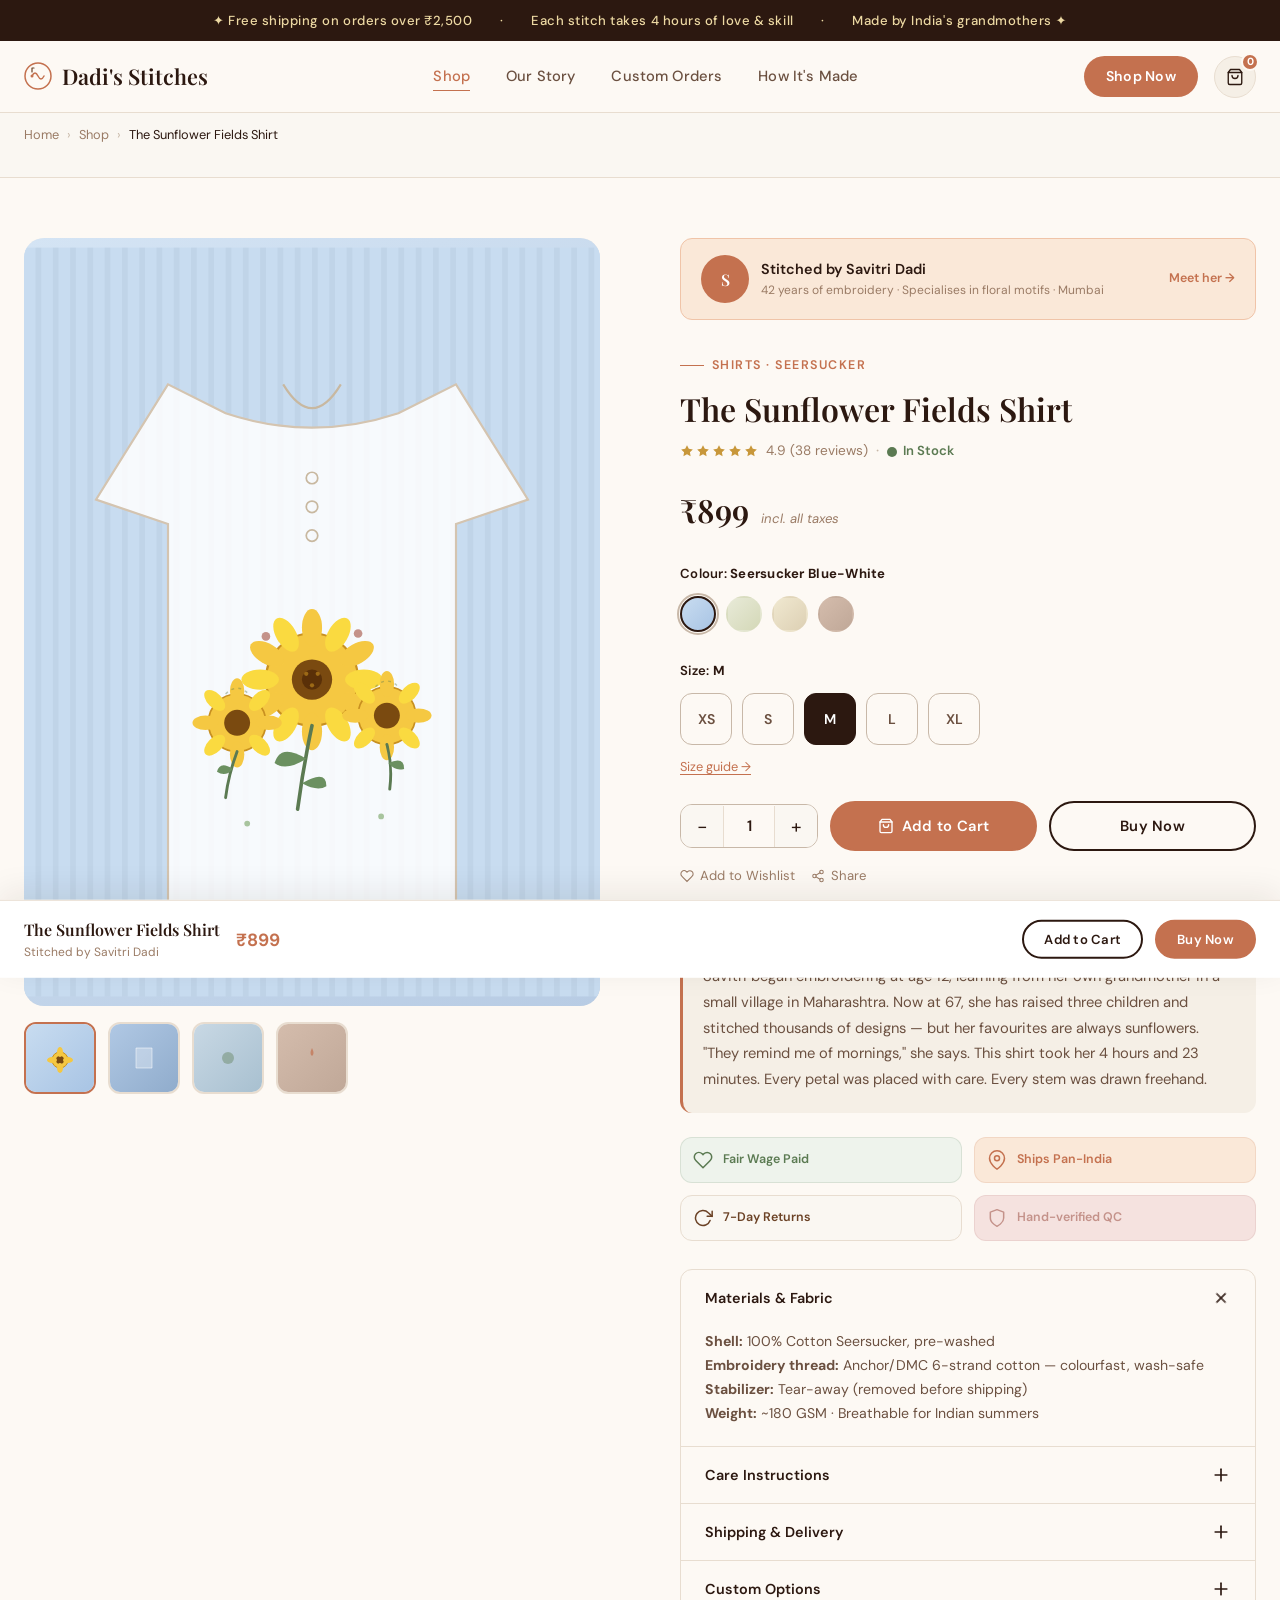
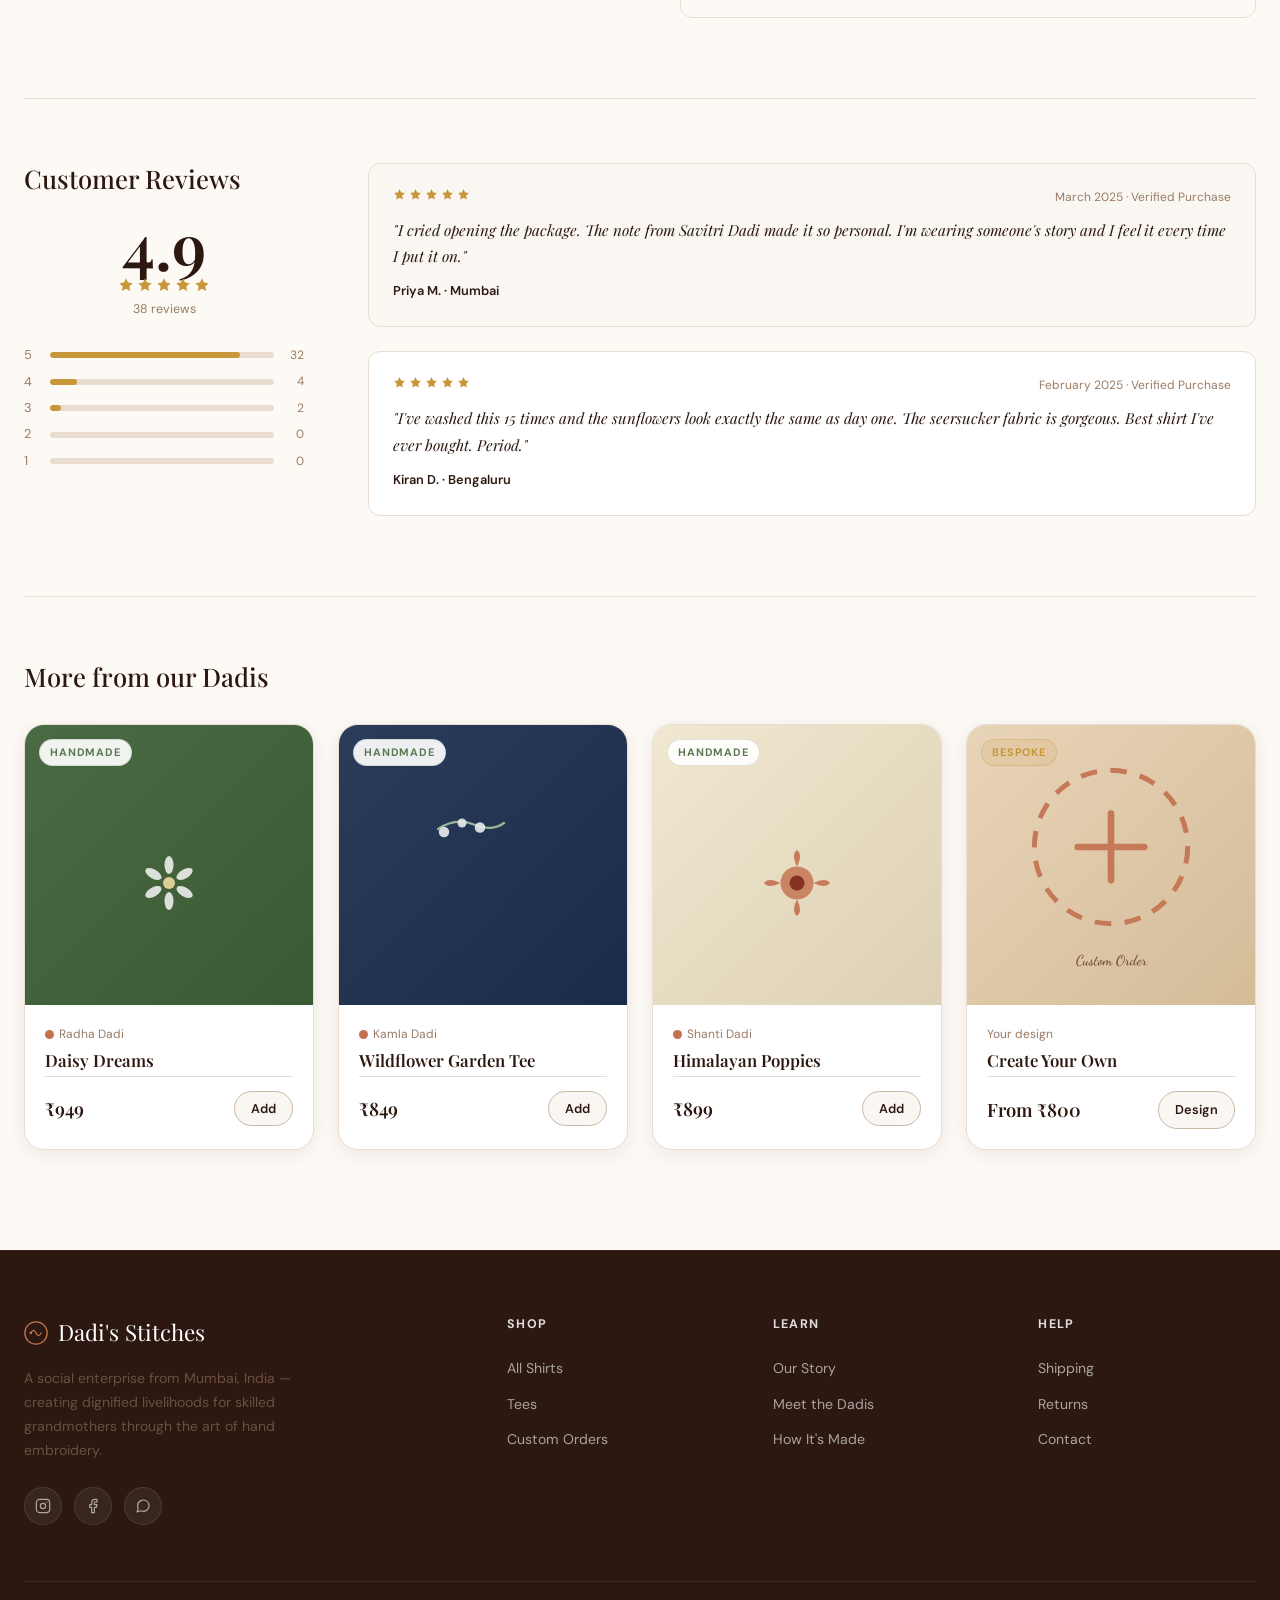
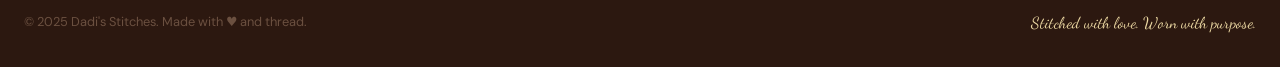
==== website/product.html @ f10f87eb "Initial commit" ====
<!DOCTYPE html>
<html lang="en">
<head>
  <meta charset="UTF-8" />
  <meta name="viewport" content="width=device-width, initial-scale=1.0" />
  <title>The Sunflower Fields Shirt — Dadi's Stitches</title>
  <meta name="description" content="Hand-embroidered Sunflower Fields Shirt. Stitched by Savitri Dadi over 4 hours of patient craft. Seersucker fabric. ₹899." />
  <link rel="stylesheet" href="styles.css" />
  <style>
    .bg-seersucker { background: repeating-linear-gradient(0deg, rgba(255,255,255,0) 0px, rgba(255,255,255,0) 8px, rgba(180,200,220,.3) 8px, rgba(180,200,220,.3) 10px), linear-gradient(135deg, #C8DCF0 0%, #A8C4E4 100%); }
    .bg-alt1 { background: linear-gradient(135deg, #B0C8E4 0%, #90ACCC 100%); }
    .bg-alt2 { background: linear-gradient(135deg, #C8D8E4 0%, #A8C0D0 100%); }
    .bg-alt3 { background: linear-gradient(135deg, #D4BCAC 0%, #C0A898 100%); }

    .qty-selector {
      display: flex;
      align-items: center;
      border: 1.5px solid var(--border-dark);
      border-radius: var(--radius-md);
      overflow: hidden;
      width: fit-content;
    }
    .qty-btn {
      width: 42px;
      height: 42px;
      background: var(--cream);
      border: none;
      font-size: 1.2rem;
      cursor: pointer;
      color: var(--brown-dark);
      display: flex;
      align-items: center;
      justify-content: center;
      transition: background var(--transition);
    }
    .qty-btn:hover { background: var(--peach-light); }
    .qty-num {
      width: 52px;
      text-align: center;
      font-size: 0.95rem;
      font-weight: 600;
      color: var(--brown-dark);
      border-left: 1px solid var(--border);
      border-right: 1px solid var(--border);
      padding: 8px 0;
    }
    .color-swatches {
      display: flex;
      gap: 10px;
      margin: 12px 0 28px;
    }
    .color-swatch {
      width: 36px;
      height: 36px;
      border-radius: 50%;
      border: 2px solid transparent;
      cursor: pointer;
      transition: all var(--transition);
      position: relative;
    }
    .color-swatch.active {
      border-color: var(--brown-dark);
    }
    .color-swatch.active::after {
      content: '';
      position: absolute;
      inset: -5px;
      border-radius: 50%;
      border: 2px solid var(--border-dark);
    }
    .rating-bar {
      display: flex;
      align-items: center;
      gap: 6px;
      margin-bottom: 6px;
    }
    .rating-label { font-size: 0.8rem; color: var(--text-light); width: 20px; }
    .rating-track {
      flex: 1;
      height: 6px;
      background: var(--border);
      border-radius: 3px;
      overflow: hidden;
    }
    .rating-fill { height: 100%; background: var(--gold); border-radius: 3px; }
    .rating-count { font-size: 0.75rem; color: var(--text-light); width: 24px; text-align: right; }
    .related-grid { display: grid; grid-template-columns: repeat(4,1fr); gap: 24px; }
    @media (max-width: 768px) {
      .related-grid { grid-template-columns: repeat(2,1fr); }
    }
    @media (max-width: 480px) {
      .related-grid { grid-template-columns: 1fr 1fr; gap: 16px; }
    }
    .sticky-buy-bar {
      position: fixed;
      bottom: 0;
      left: 0;
      right: 0;
      background: white;
      border-top: 1px solid var(--border);
      padding: 16px 24px;
      display: flex;
      align-items: center;
      justify-content: space-between;
      gap: 16px;
      z-index: 50;
      transform: translateY(100%);
      transition: transform var(--transition);
      box-shadow: 0 -8px 32px rgba(44,24,16,.08);
    }
    .sticky-buy-bar.visible { transform: translateY(0); }
    .sticky-buy-info { display: flex; align-items: center; gap: 16px; }
    .sticky-buy-name { font-family: var(--font-serif); font-size: 1rem; font-weight: 600; color: var(--brown-dark); }
    .sticky-buy-price { font-size: 1.1rem; font-weight: 700; color: var(--terracotta); }
    .sticky-buy-actions { display: flex; gap: 12px; }
  </style>
</head>
<body>

<!-- ANNOUNCEMENT BAR -->
<div class="announcement-bar">
  <span>✦ Free shipping on orders over ₹2,500</span>
  <span>·</span>
  <span>Each stitch takes 4 hours of love &amp; skill</span>
  <span>·</span>
  <span>Made by India's grandmothers ✦</span>
</div>

<!-- NAV -->
<nav class="nav">
  <div class="nav-inner">
    <a href="index.html" class="nav-logo">
      <svg width="28" height="28" viewBox="0 0 28 28" fill="none"><circle cx="14" cy="14" r="13" stroke="#C4714F" stroke-width="1.5" fill="none"/><path d="M8 14 Q11 8, 14 14 Q17 20, 20 14" stroke="#C4714F" stroke-width="1.5" fill="none" stroke-linecap="round"/><circle cx="8" cy="14" r="1.5" fill="#C4714F"/><path d="M8 10 L8 6 L10 6" stroke="#6B4226" stroke-width="1.2" fill="none" stroke-linecap="round" stroke-linejoin="round"/></svg>
      Dadi's Stitches
    </a>
    <div class="nav-links">
      <a href="shop.html" class="active">Shop</a>
      <a href="our-story.html">Our Story</a>
      <a href="custom-order.html">Custom Orders</a>
      <a href="index.html#process">How It's Made</a>
    </div>
    <div class="nav-actions">
      <a href="shop.html" class="nav-cta">Shop Now</a>
      <button class="nav-cart" aria-label="Cart" id="cartBtn">
        <svg width="18" height="18" viewBox="0 0 24 24" fill="none" stroke="currentColor" stroke-width="1.8" stroke-linecap="round" stroke-linejoin="round"><path d="M6 2L3 6v14a2 2 0 002 2h14a2 2 0 002-2V6l-3-4z"/><line x1="3" y1="6" x2="21" y2="6"/><path d="M16 10a4 4 0 01-8 0"/></svg>
        <span class="cart-badge">0</span>
      </button>
      <button class="nav-hamburger" onclick="openMenu()" aria-label="Menu">
        <span></span><span></span><span></span>
      </button>
    </div>
  </div>
</nav>

<!-- MOBILE MENU -->
<div class="mobile-menu" id="mobileMenu">
  <div class="mobile-menu-head">
    <span class="nav-logo" style="font-size:1.2rem;">Dadi's Stitches</span>
    <button class="mobile-close" onclick="closeMenu()">
      <svg width="24" height="24" viewBox="0 0 24 24" fill="none" stroke="currentColor" stroke-width="2" stroke-linecap="round"><line x1="18" y1="6" x2="6" y2="18"/><line x1="6" y1="6" x2="18" y2="18"/></svg>
    </button>
  </div>
  <div class="mobile-menu-links">
    <a href="shop.html" onclick="closeMenu()">Shop</a>
    <a href="our-story.html" onclick="closeMenu()">Our Story</a>
    <a href="custom-order.html" onclick="closeMenu()">Custom Orders</a>
  </div>
</div>

<!-- BREADCRUMB -->
<div style="background:var(--cream); border-bottom:1px solid var(--border); padding:12px 0;">
  <div class="container">
    <div class="breadcrumb" style="justify-content:flex-start;">
      <a href="index.html">Home</a>
      <span>›</span>
      <a href="shop.html">Shop</a>
      <span>›</span>
      <span style="color:var(--text-dark);">The Sunflower Fields Shirt</span>
    </div>
  </div>
</div>

<!-- PRODUCT DETAIL -->
<section class="product-detail">
  <div class="container">
    <div class="product-detail-grid">

      <!-- Left: Images -->
      <div class="product-images">
        <div class="product-main-image reveal-left" id="mainImage">
          <!-- Main product art -->
          <svg width="100%" height="100%" viewBox="0 0 400 520" fill="none" xmlns="http://www.w3.org/2000/svg" style="background:linear-gradient(145deg,#D4E4F4 0%,#B8CCE4 100%);">
            <!-- Seersucker stripes -->
            <rect width="400" height="520" fill="url(#stripes)"/>
            <defs>
              <pattern id="stripes" x="0" y="0" width="12" height="1" patternUnits="userSpaceOnUse">
                <rect width="12" height="520" fill="#C8DCF0"/>
                <rect x="8" width="4" height="520" fill="rgba(180,200,220,.4)"/>
              </pattern>
            </defs>
            <!-- Shirt shape -->
            <path d="M100 95 L50 175 L100 192 L100 470 L300 470 L300 192 L350 175 L300 95 L260 115 Q200 135 140 115 Z" fill="rgba(255,255,255,0.85)" stroke="#D4C4B0" stroke-width="1.5"/>
            <!-- Collar -->
            <path d="M180 95 Q200 128 220 95" fill="none" stroke="#C8B8A0" stroke-width="1.5"/>
            <!-- Buttons -->
            <circle cx="200" cy="160" r="4" fill="none" stroke="#C8B8A0" stroke-width="1.2"/>
            <circle cx="200" cy="180" r="4" fill="none" stroke="#C8B8A0" stroke-width="1.2"/>
            <circle cx="200" cy="200" r="4" fill="none" stroke="#C8B8A0" stroke-width="1.2"/>
            <!-- Main sunflower -->
            <circle cx="200" cy="300" r="32" fill="#F5C842" stroke="#C89020" stroke-width="1.5"/>
            <circle cx="200" cy="300" r="14" fill="#7A4A10"/>
            <circle cx="200" cy="300" r="7" fill="#5A3008"/>
            <!-- Dots on center -->
            <circle cx="196" cy="296" r="1.5" fill="#C89020" opacity="0.6"/>
            <circle cx="204" cy="296" r="1.5" fill="#C89020" opacity="0.6"/>
            <circle cx="200" cy="304" r="1.5" fill="#C89020" opacity="0.6"/>
            <!-- Petals -->
            <ellipse cx="200" cy="264" rx="7" ry="13" fill="#F5C842" transform="rotate(0 200 300)"/>
            <ellipse cx="200" cy="264" rx="7" ry="13" fill="#FADA40" transform="rotate(30 200 300)"/>
            <ellipse cx="200" cy="264" rx="7" ry="13" fill="#F5C842" transform="rotate(60 200 300)"/>
            <ellipse cx="200" cy="264" rx="7" ry="13" fill="#FADA40" transform="rotate(90 200 300)"/>
            <ellipse cx="200" cy="264" rx="7" ry="13" fill="#F5C842" transform="rotate(120 200 300)"/>
            <ellipse cx="200" cy="264" rx="7" ry="13" fill="#FADA40" transform="rotate(150 200 300)"/>
            <ellipse cx="200" cy="264" rx="7" ry="13" fill="#F5C842" transform="rotate(180 200 300)"/>
            <ellipse cx="200" cy="264" rx="7" ry="13" fill="#FADA40" transform="rotate(210 200 300)"/>
            <ellipse cx="200" cy="264" rx="7" ry="13" fill="#F5C842" transform="rotate(240 200 300)"/>
            <ellipse cx="200" cy="264" rx="7" ry="13" fill="#FADA40" transform="rotate(270 200 300)"/>
            <ellipse cx="200" cy="264" rx="7" ry="13" fill="#F5C842" transform="rotate(300 200 300)"/>
            <ellipse cx="200" cy="264" rx="7" ry="13" fill="#FADA40" transform="rotate(330 200 300)"/>
            <!-- Stem -->
            <path d="M200 332 Q194 360 190 390" stroke="#5B7A52" stroke-width="2.5" fill="none" stroke-linecap="round"/>
            <!-- Leaves -->
            <path d="M196 355 Q178 344 174 358 Q182 364 196 355Z" fill="#6B9060"/>
            <path d="M193 372 Q210 362 210 374 Q204 378 193 372Z" fill="#6B9060"/>
            <!-- Side sunflowers -->
            <circle cx="148" cy="330" r="20" fill="#F5C842" stroke="#C89020" stroke-width="1.2"/>
            <circle cx="148" cy="330" r="9" fill="#7A4A10"/>
            <ellipse cx="148" cy="308" rx="5" ry="9" fill="#F5C842" transform="rotate(0 148 330)"/>
            <ellipse cx="148" cy="308" rx="5" ry="9" fill="#FADA40" transform="rotate(45 148 330)"/>
            <ellipse cx="148" cy="308" rx="5" ry="9" fill="#F5C842" transform="rotate(90 148 330)"/>
            <ellipse cx="148" cy="308" rx="5" ry="9" fill="#FADA40" transform="rotate(135 148 330)"/>
            <ellipse cx="148" cy="308" rx="5" ry="9" fill="#F5C842" transform="rotate(180 148 330)"/>
            <ellipse cx="148" cy="308" rx="5" ry="9" fill="#FADA40" transform="rotate(225 148 330)"/>
            <ellipse cx="148" cy="308" rx="5" ry="9" fill="#F5C842" transform="rotate(270 148 330)"/>
            <ellipse cx="148" cy="308" rx="5" ry="9" fill="#FADA40" transform="rotate(315 148 330)"/>
            <path d="M148 350 Q142 366 140 382" stroke="#5B7A52" stroke-width="2" fill="none" stroke-linecap="round"/>
            <path d="M145 362 Q136 356 134 364 Q140 368 145 362Z" fill="#6B9060"/>
            <circle cx="252" cy="325" r="20" fill="#F5C842" stroke="#C89020" stroke-width="1.2"/>
            <circle cx="252" cy="325" r="9" fill="#7A4A10"/>
            <ellipse cx="252" cy="303" rx="5" ry="9" fill="#F5C842" transform="rotate(0 252 325)"/>
            <ellipse cx="252" cy="303" rx="5" ry="9" fill="#FADA40" transform="rotate(45 252 325)"/>
            <ellipse cx="252" cy="303" rx="5" ry="9" fill="#F5C842" transform="rotate(90 252 325)"/>
            <ellipse cx="252" cy="303" rx="5" ry="9" fill="#FADA40" transform="rotate(135 252 325)"/>
            <ellipse cx="252" cy="303" rx="5" ry="9" fill="#F5C842" transform="rotate(180 252 325)"/>
            <ellipse cx="252" cy="303" rx="5" ry="9" fill="#FADA40" transform="rotate(225 252 325)"/>
            <ellipse cx="252" cy="303" rx="5" ry="9" fill="#F5C842" transform="rotate(270 252 325)"/>
            <ellipse cx="252" cy="303" rx="5" ry="9" fill="#FADA40" transform="rotate(315 252 325)"/>
            <path d="M252 345 Q256 360 254 376" stroke="#5B7A52" stroke-width="2" fill="none" stroke-linecap="round"/>
            <path d="M253 358 Q264 353 264 362 Q258 364 253 358Z" fill="#6B9060"/>
            <!-- Tiny accent dots -->
            <circle cx="168" cy="270" r="3" fill="#C4928A"/>
            <circle cx="232" cy="268" r="3" fill="#C4928A"/>
            <circle cx="155" cy="400" r="2" fill="#A8C49E"/>
            <circle cx="248" cy="395" r="2" fill="#A8C49E"/>
            <!-- Thread detail stitch marks -->
            <path d="M140 310 Q148 302 156 310" stroke="rgba(91,122,82,.4)" stroke-width="1" fill="none" stroke-dasharray="2 3"/>
            <path d="M244 305 Q252 297 260 305" stroke="rgba(91,122,82,.4)" stroke-width="1" fill="none" stroke-dasharray="2 3"/>
            <!-- Label tag at bottom -->
            <rect x="182" y="455" width="36" height="14" rx="3" fill="rgba(107,66,38,.15)" stroke="rgba(107,66,38,.2)" stroke-width="1"/>
            <text x="200" y="465" text-anchor="middle" font-size="6" fill="rgba(107,66,38,.5)" font-family="sans-serif">DADI'S</text>
          </svg>
        </div>
        <!-- Thumbnails -->
        <div class="product-thumbs">
          <div class="product-thumb active" onclick="switchThumb(0)">
            <div style="width:100%;height:100%;background:linear-gradient(135deg,#C8DCF0,#A8C4E4);display:flex;align-items:center;justify-content:center;">
              <svg width="32" height="36" viewBox="0 0 32 36" fill="none"><circle cx="16" cy="20" r="8" fill="#F5C842" stroke="#C89020" stroke-width="1"/><circle cx="16" cy="20" r="4" fill="#7A4A10"/><ellipse cx="16" cy="12" rx="3" ry="5" fill="#F5C842" transform="rotate(0 16 20)"/><ellipse cx="16" cy="12" rx="3" ry="5" fill="#F5C842" transform="rotate(90 16 20)"/><ellipse cx="16" cy="12" rx="3" ry="5" fill="#F5C842" transform="rotate(180 16 20)"/><ellipse cx="16" cy="12" rx="3" ry="5" fill="#F5C842" transform="rotate(270 16 20)"/></svg>
            </div>
          </div>
          <div class="product-thumb" onclick="switchThumb(1)">
            <div style="width:100%;height:100%;background:linear-gradient(135deg,#B0C8E4,#90ACCC);display:flex;align-items:center;justify-content:center;">
              <svg width="32" height="36" viewBox="0 0 32 36" fill="none"><path d="M8 8 L8 28 L24 28 L24 8 Z" fill="rgba(255,255,255,0.3)" stroke="rgba(255,255,255,0.5)" stroke-width="1"/></svg>
            </div>
          </div>
          <div class="product-thumb" onclick="switchThumb(2)">
            <div style="width:100%;height:100%;background:linear-gradient(135deg,#C8D8E4,#A8C0D0);display:flex;align-items:center;justify-content:center;">
              <svg width="32" height="36" viewBox="0 0 32 36" fill="none"><circle cx="16" cy="18" r="6" fill="#5B7A52" opacity="0.4"/></svg>
            </div>
          </div>
          <div class="product-thumb" onclick="switchThumb(3)">
            <div style="width:100%;height:100%;background:linear-gradient(135deg,#D4BCAC,#C0A898);display:flex;align-items:center;justify-content:center;">
              <svg width="32" height="36" viewBox="0 0 32 36" fill="none"><path d="M16 8 Q13 14 16 16 Q19 14 16 8Z" fill="#C4714F" opacity="0.7"/></svg>
            </div>
          </div>
        </div>
      </div>

      <!-- Right: Product Info -->
      <div class="reveal-right">
        <!-- Dadi Credit -->
        <div class="product-info-dadi">
          <div class="dadi-avatar">S</div>
          <div>
            <div class="dadi-name">Stitched by Savitri Dadi</div>
            <div class="dadi-cred">42 years of embroidery · Specialises in floral motifs · Mumbai</div>
          </div>
          <a href="our-story.html#savitri" style="margin-left:auto; font-size:0.78rem; color:var(--terracotta); font-weight:600; white-space:nowrap;">Meet her →</a>
        </div>

        <div class="section-label">Shirts · Seersucker</div>
        <h1 style="font-size:2rem; margin-bottom:10px; line-height:1.2;">The Sunflower Fields Shirt</h1>

        <!-- Rating -->
        <div style="display:flex; align-items:center; gap:8px; margin-bottom:20px;">
          <div style="display:flex; gap:2px;">
            <svg width="14" height="14" viewBox="0 0 24 24" fill="#C8973A"><polygon points="12 2 15.09 8.26 22 9.27 17 14.14 18.18 21.02 12 17.77 5.82 21.02 7 14.14 2 9.27 8.91 8.26 12 2"/></svg>
            <svg width="14" height="14" viewBox="0 0 24 24" fill="#C8973A"><polygon points="12 2 15.09 8.26 22 9.27 17 14.14 18.18 21.02 12 17.77 5.82 21.02 7 14.14 2 9.27 8.91 8.26 12 2"/></svg>
            <svg width="14" height="14" viewBox="0 0 24 24" fill="#C8973A"><polygon points="12 2 15.09 8.26 22 9.27 17 14.14 18.18 21.02 12 17.77 5.82 21.02 7 14.14 2 9.27 8.91 8.26 12 2"/></svg>
            <svg width="14" height="14" viewBox="0 0 24 24" fill="#C8973A"><polygon points="12 2 15.09 8.26 22 9.27 17 14.14 18.18 21.02 12 17.77 5.82 21.02 7 14.14 2 9.27 8.91 8.26 12 2"/></svg>
            <svg width="14" height="14" viewBox="0 0 24 24" fill="#C8973A"><polygon points="12 2 15.09 8.26 22 9.27 17 14.14 18.18 21.02 12 17.77 5.82 21.02 7 14.14 2 9.27 8.91 8.26 12 2"/></svg>
          </div>
          <span style="font-size:0.85rem; color:var(--text-light);">4.9 (38 reviews)</span>
          <span style="color:var(--border-dark);">·</span>
          <span style="font-size:0.82rem; color:var(--sage); font-weight:600;">
            <svg width="10" height="10" viewBox="0 0 10 10" fill="currentColor" style="display:inline;vertical-align:middle;margin-right:3px;"><circle cx="5" cy="5" r="5"/></svg>
            In Stock
          </span>
        </div>

        <!-- Price -->
        <div class="product-price-wrap">
          <div class="product-price-main">₹899</div>
          <span style="font-size:0.82rem; color:var(--text-light); font-style:italic;">incl. all taxes</span>
        </div>

        <!-- Colour -->
        <div class="form-label" style="margin-bottom:8px;">Colour: <strong>Seersucker Blue-White</strong></div>
        <div class="color-swatches">
          <div class="color-swatch active" style="background:linear-gradient(135deg,#C8DCF0,#A8C4E4);" title="Seersucker Blue"></div>
          <div class="color-swatch" style="background:linear-gradient(135deg,#E8EAD8,#D4D8B8);" title="Sage White" onclick="this.closest('.color-swatches').querySelectorAll('.color-swatch').forEach(s=>s.classList.remove('active')); this.classList.add('active');"></div>
          <div class="color-swatch" style="background:linear-gradient(135deg,#F0E8D0,#DDD0B4);" title="Linen Cream" onclick="this.closest('.color-swatches').querySelectorAll('.color-swatch').forEach(s=>s.classList.remove('active')); this.classList.add('active');"></div>
          <div class="color-swatch" style="background:linear-gradient(135deg,#D4BCAC,#C0A898);" title="Warm Tan" onclick="this.closest('.color-swatches').querySelectorAll('.color-swatch').forEach(s=>s.classList.remove('active')); this.classList.add('active');"></div>
        </div>

        <!-- Size -->
        <div class="form-label" style="margin-bottom:8px;">Size: <strong id="selectedSize">Select a size</strong></div>
        <div class="size-grid">
          <button class="size-btn" onclick="selectSize('XS', this)">XS</button>
          <button class="size-btn" onclick="selectSize('S', this)">S</button>
          <button class="size-btn active" onclick="selectSize('M', this)">M</button>
          <button class="size-btn" onclick="selectSize('L', this)">L</button>
          <button class="size-btn" onclick="selectSize('XL', this)">XL</button>
        </div>
        <a href="#" style="font-size:0.8rem; color:var(--terracotta); text-decoration:underline; text-underline-offset:3px; display:block; margin-top:-16px; margin-bottom:24px;">Size guide →</a>

        <!-- Quantity + Add to Cart -->
        <div style="display:flex; gap:12px; align-items:center; margin-bottom:16px; flex-wrap:wrap;">
          <div class="qty-selector">
            <button class="qty-btn" onclick="changeQty(-1)">−</button>
            <span class="qty-num" id="qty">1</span>
            <button class="qty-btn" onclick="changeQty(1)">+</button>
          </div>
          <button class="btn btn-primary" style="flex:1; min-width:160px;" onclick="addToCart()">
            <svg width="16" height="16" viewBox="0 0 24 24" fill="none" stroke="currentColor" stroke-width="2" stroke-linecap="round" stroke-linejoin="round"><path d="M6 2L3 6v14a2 2 0 002 2h14a2 2 0 002-2V6l-3-4z"/><line x1="3" y1="6" x2="21" y2="6"/><path d="M16 10a4 4 0 01-8 0"/></svg>
            Add to Cart
          </button>
          <button class="btn btn-ghost" style="flex:1; min-width:160px;" onclick="buyNow()">Buy Now</button>
        </div>

        <!-- Wishlist + Share -->
        <div style="display:flex; gap:16px; margin-bottom:28px;">
          <button style="display:flex; align-items:center; gap:6px; background:none; border:none; cursor:pointer; font-size:0.82rem; color:var(--text-light); padding:0; transition:color 0.2s;" onmouseenter="this.style.color='var(--dusty-rose)'" onmouseleave="this.style.color='var(--text-light)'">
            <svg width="14" height="14" viewBox="0 0 24 24" fill="none" stroke="currentColor" stroke-width="1.8" stroke-linecap="round"><path d="M20.84 4.61a5.5 5.5 0 00-7.78 0L12 5.67l-1.06-1.06a5.5 5.5 0 00-7.78 7.78l1.06 1.06L12 21.23l7.78-7.78 1.06-1.06a5.5 5.5 0 000-7.78z"/></svg>
            Add to Wishlist
          </button>
          <button style="display:flex; align-items:center; gap:6px; background:none; border:none; cursor:pointer; font-size:0.82rem; color:var(--text-light); padding:0; transition:color 0.2s;" onmouseenter="this.style.color='var(--terracotta)'" onmouseleave="this.style.color='var(--text-light)'">
            <svg width="14" height="14" viewBox="0 0 24 24" fill="none" stroke="currentColor" stroke-width="1.8" stroke-linecap="round" stroke-linejoin="round"><circle cx="18" cy="5" r="3"/><circle cx="6" cy="12" r="3"/><circle cx="18" cy="19" r="3"/><line x1="8.59" y1="13.51" x2="15.42" y2="17.49"/><line x1="15.41" y1="6.51" x2="8.59" y2="10.49"/></svg>
            Share
          </button>
        </div>

        <!-- Dadi Story -->
        <div class="product-story-text">
          <strong style="display:block; margin-bottom:6px; font-family:var(--font-serif); color:var(--brown-dark);">Savitri Dadi's Story</strong>
          Savitri began embroidering at age 12, learning from her own grandmother in a small village in Maharashtra. Now at 67, she has raised three children and stitched thousands of designs — but her favourites are always sunflowers. "They remind me of mornings," she says. This shirt took her 4 hours and 23 minutes. Every petal was placed with care. Every stem was drawn freehand.
        </div>

        <!-- Trust badges -->
        <div style="display:grid; grid-template-columns:1fr 1fr; gap:12px; margin-bottom:28px;">
          <div style="display:flex; align-items:center; gap:10px; padding:12px; background:var(--sage-bg); border-radius:var(--radius-md); border:1px solid rgba(91,122,82,.15);">
            <svg width="20" height="20" viewBox="0 0 24 24" fill="none" stroke="var(--sage)" stroke-width="1.8" stroke-linecap="round" stroke-linejoin="round"><path d="M20.84 4.61a5.5 5.5 0 00-7.78 0L12 5.67l-1.06-1.06a5.5 5.5 0 00-7.78 7.78l1.06 1.06L12 21.23l7.78-7.78 1.06-1.06a5.5 5.5 0 000-7.78z"/></svg>
            <span style="font-size:0.78rem; color:var(--sage); font-weight:600;">Fair Wage Paid</span>
          </div>
          <div style="display:flex; align-items:center; gap:10px; padding:12px; background:var(--peach-light); border-radius:var(--radius-md); border:1px solid rgba(196,113,79,.15);">
            <svg width="20" height="20" viewBox="0 0 24 24" fill="none" stroke="var(--terracotta)" stroke-width="1.8" stroke-linecap="round" stroke-linejoin="round"><path d="M21 10c0 7-9 13-9 13s-9-6-9-13a9 9 0 0118 0z"/><circle cx="12" cy="10" r="3"/></svg>
            <span style="font-size:0.78rem; color:var(--terracotta); font-weight:600;">Ships Pan-India</span>
          </div>
          <div style="display:flex; align-items:center; gap:10px; padding:12px; background:var(--cream); border-radius:var(--radius-md); border:1px solid var(--border);">
            <svg width="20" height="20" viewBox="0 0 24 24" fill="none" stroke="var(--brown-mid)" stroke-width="1.8" stroke-linecap="round" stroke-linejoin="round"><polyline points="23 4 23 10 17 10"/><path d="M20.49 15a9 9 0 1 1-2.12-9.36L23 10"/></svg>
            <span style="font-size:0.78rem; color:var(--brown-mid); font-weight:600;">7-Day Returns</span>
          </div>
          <div style="display:flex; align-items:center; gap:10px; padding:12px; background:var(--rose-light); border-radius:var(--radius-md); border:1px solid rgba(196,146,138,.2);">
            <svg width="20" height="20" viewBox="0 0 24 24" fill="none" stroke="var(--dusty-rose)" stroke-width="1.8" stroke-linecap="round" stroke-linejoin="round"><path d="M12 22s8-4 8-10V5l-8-3-8 3v7c0 6 8 10 8 10z"/></svg>
            <span style="font-size:0.78rem; color:var(--dusty-rose); font-weight:600;">Hand-verified QC</span>
          </div>
        </div>

        <!-- Accordion -->
        <div class="accordion">
          <div class="accordion-item open">
            <button class="accordion-trigger" onclick="toggleAccordion(this)">
              Materials & Fabric
              <svg class="accordion-icon" width="20" height="20" viewBox="0 0 24 24" fill="none" stroke="currentColor" stroke-width="2" stroke-linecap="round"><line x1="12" y1="5" x2="12" y2="19"/><line x1="5" y1="12" x2="19" y2="12"/></svg>
            </button>
            <div class="accordion-body">
              <div class="accordion-body-inner">
                <strong>Shell:</strong> 100% Cotton Seersucker, pre-washed<br/>
                <strong>Embroidery thread:</strong> Anchor/DMC 6-strand cotton — colourfast, wash-safe<br/>
                <strong>Stabilizer:</strong> Tear-away (removed before shipping)<br/>
                <strong>Weight:</strong> ~180 GSM · Breathable for Indian summers
              </div>
            </div>
          </div>
          <div class="accordion-item">
            <button class="accordion-trigger" onclick="toggleAccordion(this)">
              Care Instructions
              <svg class="accordion-icon" width="20" height="20" viewBox="0 0 24 24" fill="none" stroke="currentColor" stroke-width="2" stroke-linecap="round"><line x1="12" y1="5" x2="12" y2="19"/><line x1="5" y1="12" x2="19" y2="12"/></svg>
            </button>
            <div class="accordion-body">
              <div class="accordion-body-inner">
                · Machine wash cold (30°C), gentle cycle<br/>
                · Turn inside-out before washing<br/>
                · Do not bleach<br/>
                · Iron on low heat, avoid embroidery<br/>
                · Lay flat to dry — preserves the embroidery
              </div>
            </div>
          </div>
          <div class="accordion-item">
            <button class="accordion-trigger" onclick="toggleAccordion(this)">
              Shipping & Delivery
              <svg class="accordion-icon" width="20" height="20" viewBox="0 0 24 24" fill="none" stroke="currentColor" stroke-width="2" stroke-linecap="round"><line x1="12" y1="5" x2="12" y2="19"/><line x1="5" y1="12" x2="19" y2="12"/></svg>
            </button>
            <div class="accordion-body">
              <div class="accordion-body-inner">
                · Local (Mumbai): ₹99 · 2-3 days<br/>
                · Regional: ₹199 · 3-5 days<br/>
                · National: ₹299 · 5-7 days<br/>
                · <strong>Free shipping on orders over ₹2,500</strong><br/>
                · Rush delivery available for ₹100-200 extra
              </div>
            </div>
          </div>
          <div class="accordion-item">
            <button class="accordion-trigger" onclick="toggleAccordion(this)">
              Custom Options
              <svg class="accordion-icon" width="20" height="20" viewBox="0 0 24 24" fill="none" stroke="currentColor" stroke-width="2" stroke-linecap="round"><line x1="12" y1="5" x2="12" y2="19"/><line x1="5" y1="12" x2="19" y2="12"/></svg>
            </button>
            <div class="accordion-body">
              <div class="accordion-body-inner">
                Want a different colourway? A name or date added? Or a completely different design?<br/>
                <a href="custom-order.html" style="color:var(--terracotta); font-weight:600;">Start a custom order →</a>
              </div>
            </div>
          </div>
        </div>
      </div>
    </div>

    <!-- Reviews Section -->
    <div style="margin-top:80px; padding-top:64px; border-top:1px solid var(--border);" class="reveal">
      <div style="display:grid; grid-template-columns:280px 1fr; gap:64px; align-items:start;">
        <div>
          <h3 style="margin-bottom:20px;">Customer Reviews</h3>
          <div style="text-align:center; margin-bottom:24px;">
            <div style="font-family:var(--font-serif); font-size:4rem; font-weight:600; color:var(--brown-dark); line-height:1;">4.9</div>
            <div style="display:flex; justify-content:center; gap:3px; margin-bottom:6px;">
              <svg width="16" height="16" viewBox="0 0 24 24" fill="#C8973A"><polygon points="12 2 15.09 8.26 22 9.27 17 14.14 18.18 21.02 12 17.77 5.82 21.02 7 14.14 2 9.27 8.91 8.26 12 2"/></svg>
              <svg width="16" height="16" viewBox="0 0 24 24" fill="#C8973A"><polygon points="12 2 15.09 8.26 22 9.27 17 14.14 18.18 21.02 12 17.77 5.82 21.02 7 14.14 2 9.27 8.91 8.26 12 2"/></svg>
              <svg width="16" height="16" viewBox="0 0 24 24" fill="#C8973A"><polygon points="12 2 15.09 8.26 22 9.27 17 14.14 18.18 21.02 12 17.77 5.82 21.02 7 14.14 2 9.27 8.91 8.26 12 2"/></svg>
              <svg width="16" height="16" viewBox="0 0 24 24" fill="#C8973A"><polygon points="12 2 15.09 8.26 22 9.27 17 14.14 18.18 21.02 12 17.77 5.82 21.02 7 14.14 2 9.27 8.91 8.26 12 2"/></svg>
              <svg width="16" height="16" viewBox="0 0 24 24" fill="#C8973A"><polygon points="12 2 15.09 8.26 22 9.27 17 14.14 18.18 21.02 12 17.77 5.82 21.02 7 14.14 2 9.27 8.91 8.26 12 2"/></svg>
            </div>
            <p style="font-size:0.78rem; color:var(--text-light);">38 reviews</p>
          </div>
          <div>
            <div class="rating-bar"><span class="rating-label">5</span><div class="rating-track"><div class="rating-fill" style="width:85%"></div></div><span class="rating-count">32</span></div>
            <div class="rating-bar"><span class="rating-label">4</span><div class="rating-track"><div class="rating-fill" style="width:12%"></div></div><span class="rating-count">4</span></div>
            <div class="rating-bar"><span class="rating-label">3</span><div class="rating-track"><div class="rating-fill" style="width:5%"></div></div><span class="rating-count">2</span></div>
            <div class="rating-bar"><span class="rating-label">2</span><div class="rating-track"><div class="rating-fill" style="width:0%"></div></div><span class="rating-count">0</span></div>
            <div class="rating-bar"><span class="rating-label">1</span><div class="rating-track"><div class="rating-fill" style="width:0%"></div></div><span class="rating-count">0</span></div>
          </div>
        </div>
        <div style="display:flex; flex-direction:column; gap:24px;">
          <div style="padding:24px; background:var(--cream); border-radius:var(--radius-md); border:1px solid var(--border);">
            <div style="display:flex; justify-content:space-between; margin-bottom:10px;">
              <div style="display:flex; gap:3px;"><svg width="13" height="13" viewBox="0 0 24 24" fill="#C8973A"><polygon points="12 2 15.09 8.26 22 9.27 17 14.14 18.18 21.02 12 17.77 5.82 21.02 7 14.14 2 9.27 8.91 8.26 12 2"/></svg><svg width="13" height="13" viewBox="0 0 24 24" fill="#C8973A"><polygon points="12 2 15.09 8.26 22 9.27 17 14.14 18.18 21.02 12 17.77 5.82 21.02 7 14.14 2 9.27 8.91 8.26 12 2"/></svg><svg width="13" height="13" viewBox="0 0 24 24" fill="#C8973A"><polygon points="12 2 15.09 8.26 22 9.27 17 14.14 18.18 21.02 12 17.77 5.82 21.02 7 14.14 2 9.27 8.91 8.26 12 2"/></svg><svg width="13" height="13" viewBox="0 0 24 24" fill="#C8973A"><polygon points="12 2 15.09 8.26 22 9.27 17 14.14 18.18 21.02 12 17.77 5.82 21.02 7 14.14 2 9.27 8.91 8.26 12 2"/></svg><svg width="13" height="13" viewBox="0 0 24 24" fill="#C8973A"><polygon points="12 2 15.09 8.26 22 9.27 17 14.14 18.18 21.02 12 17.77 5.82 21.02 7 14.14 2 9.27 8.91 8.26 12 2"/></svg></div>
              <span style="font-size:0.75rem; color:var(--text-light);">March 2025 · Verified Purchase</span>
            </div>
            <p style="font-style:italic; font-family:var(--font-serif); font-size:0.95rem; color:var(--brown-dark); margin-bottom:10px;">"I cried opening the package. The note from Savitri Dadi made it so personal. I'm wearing someone's story and I feel it every time I put it on."</p>
            <p style="font-size:0.8rem; font-weight:600; color:var(--text-dark);">Priya M. · Mumbai</p>
          </div>
          <div style="padding:24px; background:white; border-radius:var(--radius-md); border:1px solid var(--border);">
            <div style="display:flex; justify-content:space-between; margin-bottom:10px;">
              <div style="display:flex; gap:3px;"><svg width="13" height="13" viewBox="0 0 24 24" fill="#C8973A"><polygon points="12 2 15.09 8.26 22 9.27 17 14.14 18.18 21.02 12 17.77 5.82 21.02 7 14.14 2 9.27 8.91 8.26 12 2"/></svg><svg width="13" height="13" viewBox="0 0 24 24" fill="#C8973A"><polygon points="12 2 15.09 8.26 22 9.27 17 14.14 18.18 21.02 12 17.77 5.82 21.02 7 14.14 2 9.27 8.91 8.26 12 2"/></svg><svg width="13" height="13" viewBox="0 0 24 24" fill="#C8973A"><polygon points="12 2 15.09 8.26 22 9.27 17 14.14 18.18 21.02 12 17.77 5.82 21.02 7 14.14 2 9.27 8.91 8.26 12 2"/></svg><svg width="13" height="13" viewBox="0 0 24 24" fill="#C8973A"><polygon points="12 2 15.09 8.26 22 9.27 17 14.14 18.18 21.02 12 17.77 5.82 21.02 7 14.14 2 9.27 8.91 8.26 12 2"/></svg><svg width="13" height="13" viewBox="0 0 24 24" fill="#C8973A"><polygon points="12 2 15.09 8.26 22 9.27 17 14.14 18.18 21.02 12 17.77 5.82 21.02 7 14.14 2 9.27 8.91 8.26 12 2"/></svg></div>
              <span style="font-size:0.75rem; color:var(--text-light);">February 2025 · Verified Purchase</span>
            </div>
            <p style="font-style:italic; font-family:var(--font-serif); font-size:0.95rem; color:var(--brown-dark); margin-bottom:10px;">"I've washed this 15 times and the sunflowers look exactly the same as day one. The seersucker fabric is gorgeous. Best shirt I've ever bought. Period."</p>
            <p style="font-size:0.8rem; font-weight:600; color:var(--text-dark);">Kiran D. · Bengaluru</p>
          </div>
        </div>
      </div>
    </div>

    <!-- Related Products -->
    <div style="margin-top:80px; padding-top:64px; border-top:1px solid var(--border);" class="reveal">
      <h3 style="margin-bottom:32px;">More from our Dadis</h3>
      <div class="related-grid">
        <div class="product-card"><a href="product.html"><div class="product-card-image"><div class="product-shirt-art" style="background:linear-gradient(135deg,#4A6A44,#3A5A34);"><svg width="100" height="120" viewBox="0 0 100 120" fill="none"><circle cx="50" cy="72" r="4" fill="#EDD9A3"/><ellipse cx="50" cy="60" rx="3" ry="6" fill="white" opacity="0.9" transform="rotate(0 50 72)"/><ellipse cx="50" cy="60" rx="3" ry="6" fill="white" opacity="0.9" transform="rotate(60 50 72)"/><ellipse cx="50" cy="60" rx="3" ry="6" fill="white" opacity="0.9" transform="rotate(120 50 72)"/><ellipse cx="50" cy="60" rx="3" ry="6" fill="white" opacity="0.9" transform="rotate(180 50 72)"/><ellipse cx="50" cy="60" rx="3" ry="6" fill="white" opacity="0.9" transform="rotate(240 50 72)"/><ellipse cx="50" cy="60" rx="3" ry="6" fill="white" opacity="0.9" transform="rotate(300 50 72)"/></svg></div><span class="badge-handmade">Handmade</span></div><div class="product-card-body"><div class="product-dadi-credit"><svg width="9" height="9" viewBox="0 0 9 9" fill="currentColor"><circle cx="4.5" cy="4.5" r="4.5"/></svg> Radha Dadi</div><div class="product-name">Daisy Dreams</div><div class="product-card-footer"><div class="product-price">₹949</div><button class="btn-add-cart">Add</button></div></div></a></div>
        <div class="product-card"><a href="product.html"><div class="product-card-image"><div class="product-shirt-art" style="background:linear-gradient(135deg,#2A3C5A,#1A2C4A);"><svg width="100" height="120" viewBox="0 0 100 120" fill="none"><path d="M20 36 Q32 28 44 33 Q56 38 64 32" stroke="#A8C49E" stroke-width="1.5" fill="none" stroke-linecap="round"/><circle cx="24" cy="38" r="3.5" fill="white" opacity="0.9"/><circle cx="36" cy="32" r="3" fill="white" opacity="0.9"/><circle cx="48" cy="35" r="3.5" fill="white" opacity="0.9"/></svg></div><span class="badge-handmade">Handmade</span></div><div class="product-card-body"><div class="product-dadi-credit"><svg width="9" height="9" viewBox="0 0 9 9" fill="currentColor"><circle cx="4.5" cy="4.5" r="4.5"/></svg> Kamla Dadi</div><div class="product-name">Wildflower Garden Tee</div><div class="product-card-footer"><div class="product-price">₹849</div><button class="btn-add-cart">Add</button></div></div></a></div>
        <div class="product-card"><a href="product.html"><div class="product-card-image"><div class="product-shirt-art" style="background:linear-gradient(135deg,#F0E8D0,#DDD0B4);"><svg width="100" height="120" viewBox="0 0 100 120" fill="none"><circle cx="50" cy="72" r="11" fill="#C4714F" opacity="0.9"/><circle cx="50" cy="72" r="5" fill="#7A2010"/><path d="M50 61 Q46 53 50 50 Q54 53 50 61Z" fill="#C4714F"/><path d="M50 83 Q46 91 50 94 Q54 91 50 83Z" fill="#C4714F"/><path d="M39 72 Q31 68 28 72 Q31 76 39 72Z" fill="#C4714F"/><path d="M61 72 Q69 68 72 72 Q69 76 61 72Z" fill="#C4714F"/></svg></div><span class="badge-handmade">Handmade</span></div><div class="product-card-body"><div class="product-dadi-credit"><svg width="9" height="9" viewBox="0 0 9 9" fill="currentColor"><circle cx="4.5" cy="4.5" r="4.5"/></svg> Shanti Dadi</div><div class="product-name">Himalayan Poppies</div><div class="product-card-footer"><div class="product-price">₹899</div><button class="btn-add-cart">Add</button></div></div></a></div>
        <div class="product-card"><a href="custom-order.html"><div class="product-card-image"><div class="product-shirt-art bg-custom" style="background:linear-gradient(135deg,#E8D4B8,#D4BC98); flex-direction:column; gap:12px;"><svg width="48" height="48" viewBox="0 0 48 48" fill="none"><circle cx="24" cy="24" r="23" stroke="#C4714F" stroke-width="1.5" stroke-dasharray="5 4"/><path d="M24 14 L24 34 M14 24 L34 24" stroke="#C4714F" stroke-width="2" stroke-linecap="round"/></svg><span style="font-family:var(--font-script); font-size:0.9rem; color:var(--brown-mid); text-align:center;">Custom Order</span></div><span class="badge-handmade badge-custom">Bespoke</span></div><div class="product-card-body"><div class="product-dadi-credit">Your design</div><div class="product-name">Create Your Own</div><div class="product-card-footer"><div class="product-price">From ₹800</div><a href="custom-order.html" class="btn-add-cart">Design</a></div></div></a></div>
      </div>
    </div>
  </div>
</section>

<!-- Sticky Buy Bar -->
<div class="sticky-buy-bar" id="stickyBar">
  <div class="sticky-buy-info">
    <div>
      <div class="sticky-buy-name">The Sunflower Fields Shirt</div>
      <div style="font-size:0.75rem; color:var(--text-light);">Stitched by Savitri Dadi</div>
    </div>
    <div class="sticky-buy-price">₹899</div>
  </div>
  <div class="sticky-buy-actions">
    <button class="btn btn-ghost btn-sm" onclick="addToCart()">Add to Cart</button>
    <button class="btn btn-primary btn-sm" onclick="buyNow()">Buy Now</button>
  </div>
</div>

<!-- FOOTER -->
<footer class="footer">
  <div class="container">
    <div class="footer-grid">
      <div>
        <div class="footer-brand-logo">
          <svg width="24" height="24" viewBox="0 0 28 28" fill="none"><circle cx="14" cy="14" r="13" stroke="#C4714F" stroke-width="1.5" fill="none"/><path d="M8 14 Q11 8, 14 14 Q17 20, 20 14" stroke="#C4714F" stroke-width="1.5" fill="none" stroke-linecap="round"/><circle cx="8" cy="14" r="1.5" fill="#C4714F"/></svg>
          Dadi's Stitches
        </div>
        <p class="footer-brand-desc">A social enterprise from Mumbai, India — creating dignified livelihoods for skilled grandmothers through the art of hand embroidery.</p>
        <div class="footer-social">
          <a href="#" aria-label="Instagram"><svg width="16" height="16" viewBox="0 0 24 24" fill="none" stroke="currentColor" stroke-width="1.8" stroke-linecap="round" stroke-linejoin="round"><rect x="2" y="2" width="20" height="20" rx="5"/><circle cx="12" cy="12" r="4"/><circle cx="17.5" cy="6.5" r="1" fill="currentColor" stroke="none"/></svg></a>
          <a href="#" aria-label="Facebook"><svg width="16" height="16" viewBox="0 0 24 24" fill="none" stroke="currentColor" stroke-width="1.8" stroke-linecap="round" stroke-linejoin="round"><path d="M18 2h-3a5 5 0 00-5 5v3H7v4h3v8h4v-8h3l1-4h-4V7a1 1 0 011-1h3z"/></svg></a>
          <a href="#" aria-label="WhatsApp"><svg width="16" height="16" viewBox="0 0 24 24" fill="none" stroke="currentColor" stroke-width="1.8" stroke-linecap="round" stroke-linejoin="round"><path d="M21 11.5a8.38 8.38 0 01-.9 3.8 8.5 8.5 0 01-7.6 4.7 8.38 8.38 0 01-3.8-.9L3 21l1.9-5.7a8.38 8.38 0 01-.9-3.8 8.5 8.5 0 014.7-7.6 8.38 8.38 0 013.8-.9h.5a8.48 8.48 0 018 8v.5z"/></svg></a>
        </div>
      </div>
      <div class="footer-col"><div class="footer-col-title">Shop</div><ul><li><a href="shop.html">All Shirts</a></li><li><a href="shop.html">Tees</a></li><li><a href="custom-order.html">Custom Orders</a></li></ul></div>
      <div class="footer-col"><div class="footer-col-title">Learn</div><ul><li><a href="our-story.html">Our Story</a></li><li><a href="our-story.html#dadis">Meet the Dadis</a></li><li><a href="index.html#process">How It's Made</a></li></ul></div>
      <div class="footer-col"><div class="footer-col-title">Help</div><ul><li><a href="#">Shipping</a></li><li><a href="#">Returns</a></li><li><a href="#">Contact</a></li></ul></div>
    </div>
    <div class="footer-bottom">
      <p class="footer-copy">© 2025 Dadi's Stitches. Made with ♥ and thread.</p>
      <div class="footer-tagline">Stitched with love. Worn with purpose.</div>
    </div>
  </div>
</footer>

<script>
  function openMenu() { document.getElementById('mobileMenu').classList.add('open'); }
  function closeMenu() { document.getElementById('mobileMenu').classList.remove('open'); }

  let qty = 1;
  function changeQty(delta) {
    qty = Math.max(1, qty + delta);
    document.getElementById('qty').textContent = qty;
  }

  function selectSize(size, btn) {
    document.querySelectorAll('.size-btn').forEach(b => b.classList.remove('active'));
    btn.classList.add('active');
    document.getElementById('selectedSize').textContent = size;
  }
  document.getElementById('selectedSize').textContent = 'M';

  function addToCart() {
    const badge = document.querySelector('.cart-badge');
    if (badge) badge.textContent = parseInt(badge.textContent || 0) + qty;
    const btn = event.target.closest('.btn');
    if (btn) {
      const orig = btn.innerHTML;
      btn.innerHTML = '✓ Added to Cart!';
      btn.style.background = 'var(--sage)';
      btn.style.borderColor = 'var(--sage)';
      setTimeout(() => { btn.innerHTML = orig; btn.style.background = ''; btn.style.borderColor = ''; }, 2000);
    }
  }

  function buyNow() {
    alert('Checkout coming soon! For now, order via WhatsApp.');
  }

  function toggleAccordion(btn) {
    const item = btn.closest('.accordion-item');
    const isOpen = item.classList.contains('open');
    document.querySelectorAll('.accordion-item').forEach(i => i.classList.remove('open'));
    if (!isOpen) item.classList.add('open');
  }

  function switchThumb(idx) {
    document.querySelectorAll('.product-thumb').forEach((t,i) => {
      t.classList.toggle('active', i === idx);
    });
  }

  // Sticky bar on scroll
  const productInfo = document.querySelector('.product-detail');
  const stickyBar = document.getElementById('stickyBar');
  const scrollObserver = new IntersectionObserver(([entry]) => {
    stickyBar.classList.toggle('visible', !entry.isIntersecting);
  }, { threshold: 0.1, rootMargin: '-400px 0px 0px 0px' });
  if (productInfo) scrollObserver.observe(productInfo);

  const observer = new IntersectionObserver((entries) => {
    entries.forEach(e => { if (e.isIntersecting) { e.target.classList.add('visible'); observer.unobserve(e.target); } });
  }, { threshold: 0.1 });
  document.querySelectorAll('.reveal, .reveal-left, .reveal-right').forEach(el => observer.observe(el));
</script>
</body>
</html>
---- website/styles.css ----
/* ============================================================
   DADI'S STITCHES — Design System
   Warm artisanal ecommerce for hand-embroidered apparel
   ============================================================ */

@import url('https://fonts.googleapis.com/css2?family=Playfair+Display:ital,wght@0,400;0,500;0,600;0,700;1,400;1,500&family=DM+Sans:wght@300;400;500;600&family=Dancing+Script:wght@500;600;700&display=swap');

/* ============ TOKENS ============ */
:root {
  --cream:        #FAF7F2;
  --warm-white:   #FDF9F4;
  --paper:        #F5EFE6;
  --brown-dark:   #2C1810;
  --brown-mid:    #6B4226;
  --brown-light:  #A0714F;
  --terracotta:   #C4714F;
  --terracotta-hover: #AE5F3E;
  --peach:        #F0C4A8;
  --peach-light:  #FAE8D8;
  --sage:         #5B7A52;
  --sage-light:   #A8C49E;
  --sage-bg:      #EEF3EC;
  --dusty-rose:   #C4928A;
  --rose-light:   #F5E2DF;
  --gold:         #C8973A;
  --gold-light:   #EDD9A3;
  --dark-bg:      #1E110A;
  --border:       #E8DDD0;
  --border-dark:  #C8B8A8;
  --text-dark:    #2C1810;
  --text-mid:     #6B5040;
  --text-light:   #9A7B65;
  --white:        #FFFFFF;

  --font-serif:   'Playfair Display', Georgia, serif;
  --font-sans:    'DM Sans', system-ui, sans-serif;
  --font-script:  'Dancing Script', cursive;

  --radius-sm:    6px;
  --radius-md:    12px;
  --radius-lg:    20px;
  --radius-pill:  999px;

  --shadow-sm:    0 2px 8px rgba(44,24,16,.07);
  --shadow-md:    0 6px 24px rgba(44,24,16,.10);
  --shadow-lg:    0 16px 48px rgba(44,24,16,.14);
  --shadow-card:  0 4px 20px rgba(44,24,16,.08);

  --nav-h:        72px;
  --max-w:        1280px;
  --transition:   0.3s cubic-bezier(0.4, 0, 0.2, 1);
}

/* ============ RESET ============ */
*, *::before, *::after { box-sizing: border-box; margin: 0; padding: 0; }
html { scroll-behavior: smooth; font-size: 16px; }
body {
  font-family: var(--font-sans);
  background: var(--warm-white);
  color: var(--text-dark);
  line-height: 1.6;
  -webkit-font-smoothing: antialiased;
}
img { display: block; max-width: 100%; }
a { color: inherit; text-decoration: none; }
button, input, textarea, select { font-family: inherit; }
ul { list-style: none; }

/* ============ TYPOGRAPHY ============ */
.t-display {
  font-family: var(--font-serif);
  font-weight: 600;
  line-height: 1.15;
  letter-spacing: -0.02em;
}
.t-script {
  font-family: var(--font-script);
  font-weight: 600;
  line-height: 1.3;
}
h1, h2, h3, h4 { font-family: var(--font-serif); line-height: 1.2; }
h1 { font-size: clamp(2.4rem, 5vw, 4rem); font-weight: 600; }
h2 { font-size: clamp(1.8rem, 3.5vw, 2.8rem); font-weight: 600; }
h3 { font-size: clamp(1.2rem, 2.5vw, 1.6rem); font-weight: 500; }
h4 { font-size: 1.1rem; font-weight: 500; }
p { font-size: 1rem; line-height: 1.75; color: var(--text-mid); }

/* ============ LAYOUT ============ */
.container { max-width: var(--max-w); margin: 0 auto; padding: 0 24px; }
.section { padding: 100px 0; }
.section-sm { padding: 64px 0; }
.grid-2 { display: grid; grid-template-columns: 1fr 1fr; gap: 64px; align-items: center; }
.grid-3 { display: grid; grid-template-columns: repeat(3, 1fr); gap: 32px; }
.grid-4 { display: grid; grid-template-columns: repeat(4, 1fr); gap: 24px; }

/* ============ ANNOUNCEMENT BAR ============ */
.announcement-bar {
  background: var(--brown-dark);
  color: var(--gold-light);
  text-align: center;
  padding: 10px 16px;
  font-size: 0.82rem;
  font-weight: 500;
  letter-spacing: 0.04em;
  font-family: var(--font-sans);
}
.announcement-bar span { margin: 0 12px; }

/* ============ NAV ============ */
.nav {
  position: sticky;
  top: 0;
  z-index: 100;
  background: rgba(253,249,244,0.96);
  backdrop-filter: blur(12px);
  -webkit-backdrop-filter: blur(12px);
  border-bottom: 1px solid var(--border);
  height: var(--nav-h);
  display: flex;
  align-items: center;
}
.nav-inner {
  width: 100%;
  max-width: var(--max-w);
  margin: 0 auto;
  padding: 0 24px;
  display: flex;
  align-items: center;
  justify-content: space-between;
  gap: 32px;
}
.nav-logo {
  display: flex;
  align-items: center;
  gap: 10px;
  font-family: var(--font-serif);
  font-size: 1.35rem;
  font-weight: 600;
  color: var(--brown-dark);
  white-space: nowrap;
}
.nav-logo svg { flex-shrink: 0; }
.nav-links {
  display: flex;
  align-items: center;
  gap: 36px;
}
.nav-links a {
  font-size: 0.92rem;
  font-weight: 500;
  color: var(--text-mid);
  letter-spacing: 0.01em;
  transition: color var(--transition);
  position: relative;
}
.nav-links a::after {
  content: '';
  position: absolute;
  bottom: -3px;
  left: 0;
  width: 0;
  height: 1.5px;
  background: var(--terracotta);
  transition: width var(--transition);
}
.nav-links a:hover { color: var(--brown-dark); }
.nav-links a:hover::after { width: 100%; }
.nav-links a.active { color: var(--terracotta); }
.nav-links a.active::after { width: 100%; }
.nav-actions {
  display: flex;
  align-items: center;
  gap: 16px;
}
.nav-cart {
  position: relative;
  display: flex;
  align-items: center;
  justify-content: center;
  width: 42px;
  height: 42px;
  border-radius: var(--radius-pill);
  background: var(--paper);
  border: 1px solid var(--border);
  cursor: pointer;
  transition: all var(--transition);
  color: var(--brown-dark);
}
.nav-cart:hover { background: var(--peach-light); border-color: var(--peach); }
.cart-badge {
  position: absolute;
  top: -4px;
  right: -4px;
  width: 18px;
  height: 18px;
  background: var(--terracotta);
  color: white;
  border-radius: 50%;
  font-size: 0.65rem;
  font-weight: 700;
  display: flex;
  align-items: center;
  justify-content: center;
  border: 2px solid var(--warm-white);
}
.nav-cta {
  font-size: 0.88rem;
  font-weight: 600;
  padding: 9px 22px;
  border-radius: var(--radius-pill);
  background: var(--terracotta);
  color: white;
  transition: all var(--transition);
  letter-spacing: 0.02em;
  border: none;
  cursor: pointer;
}
.nav-cta:hover { background: var(--terracotta-hover); transform: translateY(-1px); box-shadow: 0 4px 12px rgba(196,113,79,.3); }
.nav-hamburger {
  display: none;
  flex-direction: column;
  gap: 5px;
  cursor: pointer;
  padding: 6px;
}
.nav-hamburger span {
  display: block;
  width: 24px;
  height: 2px;
  background: var(--brown-dark);
  border-radius: 2px;
  transition: all var(--transition);
}

/* ============ BUTTONS ============ */
.btn {
  display: inline-flex;
  align-items: center;
  justify-content: center;
  gap: 8px;
  padding: 13px 30px;
  border-radius: var(--radius-pill);
  font-size: 0.92rem;
  font-weight: 600;
  letter-spacing: 0.02em;
  cursor: pointer;
  transition: all var(--transition);
  border: 2px solid transparent;
  white-space: nowrap;
}
.btn-primary {
  background: var(--terracotta);
  color: white;
  border-color: var(--terracotta);
}
.btn-primary:hover {
  background: var(--terracotta-hover);
  border-color: var(--terracotta-hover);
  transform: translateY(-2px);
  box-shadow: 0 8px 24px rgba(196,113,79,.35);
}
.btn-ghost {
  background: transparent;
  color: var(--brown-dark);
  border-color: var(--brown-dark);
}
.btn-ghost:hover {
  background: var(--brown-dark);
  color: white;
  transform: translateY(-2px);
}
.btn-ghost-white {
  background: transparent;
  color: white;
  border-color: rgba(255,255,255,0.6);
}
.btn-ghost-white:hover {
  background: white;
  color: var(--brown-dark);
  transform: translateY(-2px);
}
.btn-gold {
  background: var(--gold);
  color: white;
  border-color: var(--gold);
}
.btn-gold:hover {
  background: #B07D28;
  transform: translateY(-2px);
  box-shadow: 0 8px 24px rgba(200,151,58,.35);
}
.btn-lg { padding: 16px 40px; font-size: 1rem; }
.btn-sm { padding: 9px 20px; font-size: 0.82rem; }
.btn-full { width: 100%; }

/* ============ SECTION LABELS ============ */
.section-label {
  display: inline-flex;
  align-items: center;
  gap: 8px;
  font-size: 0.78rem;
  font-weight: 600;
  letter-spacing: 0.12em;
  text-transform: uppercase;
  color: var(--terracotta);
  margin-bottom: 14px;
}
.section-label::before {
  content: '';
  display: block;
  width: 24px;
  height: 1.5px;
  background: var(--terracotta);
}

/* ============ HERO ============ */
.hero {
  min-height: calc(100vh - var(--nav-h) - 40px);
  display: grid;
  grid-template-columns: 1fr 1fr;
  overflow: hidden;
  position: relative;
  background: var(--cream);
}
.hero::after {
  content: '';
  position: absolute;
  inset: 0;
  background-image: url("data:image/svg+xml,%3Csvg viewBox='0 0 512 512' xmlns='http://www.w3.org/2000/svg'%3E%3Cfilter id='n'%3E%3CfeTurbulence type='fractalNoise' baseFrequency='0.75' numOctaves='4' stitchTiles='stitch'/%3E%3C/filter%3E%3Crect width='100%25' height='100%25' filter='url(%23n)' opacity='0.04'/%3E%3C/svg%3E");
  opacity: 0.4;
  pointer-events: none;
}
.hero-content {
  display: flex;
  flex-direction: column;
  justify-content: center;
  padding: 80px 60px 80px 80px;
  position: relative;
  z-index: 1;
}
.hero-content .section-label { margin-bottom: 20px; }
.hero-title {
  font-family: var(--font-serif);
  font-size: clamp(2.6rem, 4.5vw, 3.8rem);
  font-weight: 600;
  line-height: 1.12;
  color: var(--brown-dark);
  margin-bottom: 24px;
  letter-spacing: -0.02em;
}
.hero-title em {
  font-style: italic;
  color: var(--terracotta);
}
.hero-subtitle {
  font-size: 1.05rem;
  color: var(--text-mid);
  line-height: 1.7;
  margin-bottom: 40px;
  max-width: 480px;
}
.hero-actions {
  display: flex;
  gap: 16px;
  flex-wrap: wrap;
  margin-bottom: 48px;
}
.hero-trust {
  display: flex;
  align-items: center;
  gap: 24px;
}
.hero-trust-item {
  display: flex;
  flex-direction: column;
}
.hero-trust-item strong {
  font-family: var(--font-serif);
  font-size: 1.4rem;
  color: var(--brown-dark);
}
.hero-trust-item span {
  font-size: 0.75rem;
  color: var(--text-light);
  letter-spacing: 0.04em;
}
.hero-trust-divider {
  width: 1px;
  height: 32px;
  background: var(--border-dark);
}
.hero-visual {
  position: relative;
  overflow: hidden;
  background: var(--paper);
}
.hero-image-wrap {
  position: absolute;
  inset: 0;
  display: flex;
  align-items: center;
  justify-content: center;
}
.hero-shirt-art {
  width: 100%;
  height: 100%;
  object-fit: cover;
}
/* CSS art shirt when no image */
.shirt-canvas {
  width: 320px;
  height: 400px;
  position: relative;
}
.hero-scroll {
  position: absolute;
  bottom: 32px;
  left: 50%;
  transform: translateX(-50%);
  display: flex;
  flex-direction: column;
  align-items: center;
  gap: 8px;
  color: var(--text-light);
  font-size: 0.72rem;
  letter-spacing: 0.1em;
  text-transform: uppercase;
  animation: float 2.5s ease-in-out infinite;
  z-index: 2;
}
@keyframes float {
  0%, 100% { transform: translateX(-50%) translateY(0); }
  50% { transform: translateX(-50%) translateY(-6px); }
}

/* ============ EMOTION BANNER ============ */
.emotion-banner {
  background: var(--brown-dark);
  padding: 56px 24px;
  text-align: center;
  position: relative;
  overflow: hidden;
}
.emotion-banner::before {
  content: '';
  position: absolute;
  inset: 0;
  background: radial-gradient(ellipse at center, rgba(200,151,58,.08) 0%, transparent 70%);
}
.emotion-banner-quote {
  font-family: var(--font-serif);
  font-size: clamp(1.4rem, 3vw, 2.2rem);
  font-style: italic;
  color: var(--gold-light);
  line-height: 1.4;
  position: relative;
  z-index: 1;
  max-width: 800px;
  margin: 0 auto 16px;
}
.emotion-banner-sub {
  font-size: 0.85rem;
  color: rgba(237,217,163,.5);
  letter-spacing: 0.08em;
  text-transform: uppercase;
  position: relative;
  z-index: 1;
}
.thread-divider {
  display: flex;
  align-items: center;
  justify-content: center;
  margin: 20px auto;
  gap: 12px;
  opacity: 0.4;
}
.thread-divider svg { color: var(--gold-light); }

/* ============ PRODUCT CARDS ============ */
.products-section { background: var(--warm-white); }
.products-header {
  display: flex;
  align-items: flex-end;
  justify-content: space-between;
  margin-bottom: 56px;
  gap: 24px;
}
.products-header-text h2 { margin-bottom: 8px; }
.view-all-link {
  font-size: 0.88rem;
  font-weight: 600;
  color: var(--terracotta);
  display: flex;
  align-items: center;
  gap: 6px;
  transition: gap var(--transition);
  white-space: nowrap;
}
.view-all-link:hover { gap: 10px; }

.product-card {
  border-radius: var(--radius-lg);
  background: white;
  border: 1px solid var(--border);
  overflow: hidden;
  transition: all var(--transition);
  cursor: pointer;
  position: relative;
  box-shadow: var(--shadow-card);
}
.product-card:hover {
  transform: translateY(-6px) rotate(0.3deg);
  box-shadow: var(--shadow-lg);
  border-color: var(--peach);
}
.product-card-image {
  position: relative;
  height: 280px;
  overflow: hidden;
}
.product-card-image img {
  width: 100%;
  height: 100%;
  object-fit: cover;
  transition: transform 0.6s ease;
}
.product-card:hover .product-card-image img { transform: scale(1.06); }
/* CSS gradient shirt art */
.product-shirt-art {
  width: 100%;
  height: 100%;
  display: flex;
  align-items: center;
  justify-content: center;
  position: relative;
  overflow: hidden;
}
.product-shirt-art svg {
  width: 160px;
  height: 180px;
  opacity: 0.9;
  transition: transform 0.5s ease;
}
.product-card:hover .product-shirt-art svg { transform: scale(1.08); }
.badge-handmade {
  position: absolute;
  top: 14px;
  left: 14px;
  background: rgba(255,255,255,0.92);
  backdrop-filter: blur(4px);
  padding: 4px 10px;
  border-radius: var(--radius-pill);
  font-size: 0.68rem;
  font-weight: 700;
  letter-spacing: 0.08em;
  text-transform: uppercase;
  color: var(--sage);
  border: 1px solid rgba(91,122,82,.2);
}
.badge-custom {
  background: rgba(200,151,58,.12);
  color: var(--gold);
  border-color: rgba(200,151,58,.3);
}
.product-card-wishlist {
  position: absolute;
  top: 14px;
  right: 14px;
  width: 34px;
  height: 34px;
  border-radius: 50%;
  background: rgba(255,255,255,0.9);
  display: flex;
  align-items: center;
  justify-content: center;
  cursor: pointer;
  transition: all var(--transition);
  border: 1px solid var(--border);
  opacity: 0;
}
.product-card:hover .product-card-wishlist { opacity: 1; }
.product-card-wishlist:hover { background: var(--rose-light); border-color: var(--dusty-rose); }
.product-card-body { padding: 20px; }
.product-dadi-credit {
  font-size: 0.75rem;
  color: var(--text-light);
  margin-bottom: 6px;
  display: flex;
  align-items: center;
  gap: 5px;
}
.product-dadi-credit svg { color: var(--terracotta); }
.product-name {
  font-family: var(--font-serif);
  font-size: 1.05rem;
  font-weight: 600;
  color: var(--brown-dark);
  margin-bottom: 4px;
  line-height: 1.3;
}
.product-fabric {
  font-size: 0.78rem;
  color: var(--text-light);
  margin-bottom: 14px;
}
.product-card-footer {
  display: flex;
  align-items: center;
  justify-content: space-between;
  padding-top: 14px;
  border-top: 1px solid var(--border);
}
.product-price {
  font-family: var(--font-serif);
  font-size: 1.15rem;
  font-weight: 600;
  color: var(--brown-dark);
}
.product-price-original {
  font-size: 0.82rem;
  color: var(--text-light);
  text-decoration: line-through;
  margin-left: 6px;
  font-weight: 400;
  font-family: var(--font-sans);
}
.btn-add-cart {
  font-size: 0.8rem;
  font-weight: 600;
  padding: 8px 16px;
  border-radius: var(--radius-pill);
  background: var(--cream);
  color: var(--brown-dark);
  border: 1.5px solid var(--border-dark);
  cursor: pointer;
  transition: all var(--transition);
}
.btn-add-cart:hover {
  background: var(--terracotta);
  color: white;
  border-color: var(--terracotta);
}

/* ============ STORY SECTION ============ */
.story-section { background: var(--cream); }
.story-image-wrap {
  border-radius: var(--radius-lg);
  overflow: hidden;
  position: relative;
  min-height: 520px;
  background: var(--paper);
  display: flex;
  align-items: center;
  justify-content: center;
}
.story-image-wrap img {
  width: 100%;
  height: 100%;
  object-fit: cover;
  position: absolute;
  inset: 0;
}
.story-art-frame {
  position: relative;
  width: 100%;
  min-height: 520px;
}
.story-content { padding-left: 24px; }
.story-content h2 { margin-bottom: 20px; color: var(--brown-dark); }
.story-content p { margin-bottom: 16px; }
.story-quote {
  background: var(--paper);
  border-left: 3px solid var(--terracotta);
  padding: 24px 28px;
  border-radius: 0 var(--radius-md) var(--radius-md) 0;
  margin: 28px 0;
}
.story-quote-text {
  font-family: var(--font-script);
  font-size: 1.25rem;
  color: var(--brown-dark);
  line-height: 1.5;
  margin-bottom: 10px;
}
.story-quote-attr {
  font-size: 0.8rem;
  color: var(--text-light);
  font-weight: 600;
  letter-spacing: 0.04em;
  text-transform: uppercase;
}

/* ============ PROCESS SECTION ============ */
.process-section {
  background: var(--sage-bg);
  position: relative;
  overflow: hidden;
}
.process-section::before {
  content: '';
  position: absolute;
  top: -60px;
  left: 0;
  right: 0;
  height: 80px;
  background: var(--warm-white);
  clip-path: ellipse(55% 100% at 50% 0%);
}
.process-section::after {
  content: '';
  position: absolute;
  bottom: -60px;
  left: 0;
  right: 0;
  height: 80px;
  background: var(--warm-white);
  clip-path: ellipse(55% 100% at 50% 100%);
}
.process-grid {
  display: grid;
  grid-template-columns: repeat(4, 1fr);
  gap: 0;
  position: relative;
}
.process-line {
  position: absolute;
  top: 48px;
  left: 12.5%;
  right: 12.5%;
  height: 2px;
  background: linear-gradient(to right, var(--sage-light), var(--sage));
  z-index: 0;
}
.process-line-fill {
  height: 100%;
  background: var(--sage);
  width: 0%;
  transition: width 1.5s ease;
}
.process-step {
  display: flex;
  flex-direction: column;
  align-items: center;
  text-align: center;
  padding: 0 20px;
  position: relative;
  z-index: 1;
}
.process-icon {
  width: 96px;
  height: 96px;
  border-radius: 50%;
  background: white;
  border: 2px solid var(--sage-light);
  display: flex;
  align-items: center;
  justify-content: center;
  margin-bottom: 20px;
  transition: all var(--transition);
  box-shadow: var(--shadow-sm);
}
.process-step:hover .process-icon {
  border-color: var(--sage);
  box-shadow: 0 0 0 6px rgba(91,122,82,.1);
  transform: scale(1.06);
}
.process-step-num {
  position: absolute;
  top: -6px;
  right: calc(50% - 52px);
  width: 22px;
  height: 22px;
  background: var(--sage);
  color: white;
  border-radius: 50%;
  font-size: 0.68rem;
  font-weight: 700;
  display: flex;
  align-items: center;
  justify-content: center;
}
.process-step h4 {
  font-family: var(--font-serif);
  color: var(--brown-dark);
  margin-bottom: 8px;
}
.process-step p { font-size: 0.88rem; }

/* ============ CUSTOM ORDERS SECTION ============ */
.custom-section {
  background: var(--brown-dark);
  position: relative;
  overflow: hidden;
  color: white;
}
.custom-section::before {
  content: '';
  position: absolute;
  inset: 0;
  background: radial-gradient(ellipse at 70% 50%, rgba(200,151,58,.08) 0%, transparent 65%);
}
.custom-inner {
  display: grid;
  grid-template-columns: 1fr 1fr;
  gap: 80px;
  align-items: center;
  position: relative;
  z-index: 1;
}
.custom-content h2 { color: white; margin-bottom: 16px; }
.custom-content p { color: rgba(255,255,255,.7); margin-bottom: 28px; }
.custom-steps { margin-bottom: 36px; }
.custom-step {
  display: flex;
  align-items: flex-start;
  gap: 16px;
  margin-bottom: 20px;
}
.custom-step-num {
  width: 28px;
  height: 28px;
  border-radius: 50%;
  background: rgba(200,151,58,.2);
  border: 1.5px solid var(--gold);
  color: var(--gold-light);
  font-size: 0.75rem;
  font-weight: 700;
  display: flex;
  align-items: center;
  justify-content: center;
  flex-shrink: 0;
  margin-top: 2px;
}
.custom-step-text h5 {
  font-weight: 600;
  color: white;
  font-size: 0.95rem;
  margin-bottom: 3px;
}
.custom-step-text p { font-size: 0.82rem; color: rgba(255,255,255,.55); margin: 0; }
.custom-visual {
  display: flex;
  align-items: center;
  justify-content: center;
}
.custom-art-box {
  width: 100%;
  max-width: 400px;
  aspect-ratio: 3/4;
  border-radius: var(--radius-lg);
  border: 1px solid rgba(255,255,255,.1);
  background: rgba(255,255,255,.04);
  display: flex;
  flex-direction: column;
  align-items: center;
  justify-content: center;
  gap: 20px;
  padding: 40px;
  text-align: center;
}
.custom-art-box svg { opacity: 0.6; }
.custom-art-box span {
  font-family: var(--font-script);
  font-size: 1.5rem;
  color: var(--gold-light);
  line-height: 1.4;
}

/* ============ PRICING SECTION ============ */
.pricing-section { background: var(--paper); }
.pricing-grid {
  display: grid;
  grid-template-columns: 1fr 1fr;
  gap: 48px;
  margin-top: 56px;
}
.pricing-card {
  background: white;
  border-radius: var(--radius-lg);
  border: 1px solid var(--border);
  overflow: hidden;
  box-shadow: var(--shadow-sm);
}
.pricing-card-head {
  background: var(--brown-dark);
  color: white;
  padding: 20px 28px;
}
.pricing-card-head h3 {
  font-family: var(--font-serif);
  font-size: 1.1rem;
  color: var(--gold-light);
}
.pricing-table { width: 100%; border-collapse: collapse; }
.pricing-table tr { border-bottom: 1px solid var(--border); }
.pricing-table tr:last-child { border-bottom: none; }
.pricing-table td {
  padding: 14px 28px;
  font-size: 0.9rem;
  color: var(--text-mid);
}
.pricing-table td:first-child { color: var(--text-dark); font-weight: 500; }
.pricing-table td:last-child { text-align: right; font-weight: 600; color: var(--brown-mid); }
.pricing-table .total-row td {
  background: var(--peach-light);
  font-weight: 700;
  color: var(--brown-dark);
  font-family: var(--font-serif);
  font-size: 1rem;
}
.pricing-table .promise-row td {
  background: var(--sage-bg);
  font-style: italic;
  font-size: 0.82rem;
  color: var(--sage);
  text-align: center;
  padding: 10px 28px;
}
.pricing-note {
  font-size: 0.82rem;
  color: var(--text-light);
  text-align: center;
  margin-top: 20px;
  font-style: italic;
}

/* ============ TESTIMONIALS ============ */
.testimonials-section { background: var(--warm-white); }
.testimonials-grid { display: grid; grid-template-columns: repeat(3,1fr); gap: 28px; margin-top: 56px; }
.testimonial-card {
  background: var(--peach-light);
  border-radius: var(--radius-lg);
  padding: 32px;
  position: relative;
  transition: all var(--transition);
  border: 1px solid var(--peach);
}
.testimonial-card:hover { transform: translateY(-4px); box-shadow: var(--shadow-md); }
.testimonial-card:nth-child(2) { background: var(--cream); border-color: var(--border); margin-top: 24px; }
.testimonial-card:nth-child(3) { background: var(--rose-light); border-color: rgba(196,146,138,.3); }
.testimonial-stars {
  display: flex;
  gap: 3px;
  margin-bottom: 16px;
}
.testimonial-stars svg { color: var(--gold); }
.testimonial-text {
  font-size: 0.95rem;
  color: var(--text-dark);
  line-height: 1.7;
  margin-bottom: 20px;
  font-style: italic;
  font-family: var(--font-serif);
}
.testimonial-author {
  display: flex;
  align-items: center;
  gap: 12px;
}
.testimonial-avatar {
  width: 40px;
  height: 40px;
  border-radius: 50%;
  overflow: hidden;
  background: var(--border);
  flex-shrink: 0;
  display: flex;
  align-items: center;
  justify-content: center;
  font-family: var(--font-serif);
  font-weight: 600;
  color: var(--brown-mid);
  font-size: 0.9rem;
}
.testimonial-name { font-weight: 600; font-size: 0.88rem; color: var(--brown-dark); }
.testimonial-loc { font-size: 0.75rem; color: var(--text-light); }
.testimonial-quote-mark {
  position: absolute;
  top: 20px;
  right: 24px;
  font-family: var(--font-serif);
  font-size: 4rem;
  color: rgba(196,113,79,.12);
  line-height: 1;
}

/* ============ NEWSLETTER ============ */
.newsletter-section {
  background: var(--dark-bg);
  padding: 80px 0;
  position: relative;
  overflow: hidden;
}
.newsletter-section::before {
  content: '';
  position: absolute;
  inset: 0;
  background: radial-gradient(ellipse at 30% 50%, rgba(200,151,58,.07) 0%, transparent 60%);
}
.newsletter-inner {
  text-align: center;
  max-width: 560px;
  margin: 0 auto;
  position: relative;
  z-index: 1;
}
.newsletter-inner h2 { color: white; margin-bottom: 12px; }
.newsletter-inner > p { color: rgba(255,255,255,.55); margin-bottom: 36px; }
.newsletter-form {
  display: flex;
  gap: 10px;
  max-width: 440px;
  margin: 0 auto 16px;
}
.newsletter-input {
  flex: 1;
  padding: 13px 20px;
  border-radius: var(--radius-pill);
  background: rgba(255,255,255,.08);
  border: 1.5px solid rgba(255,255,255,.15);
  color: white;
  font-size: 0.9rem;
  outline: none;
  transition: border-color var(--transition);
}
.newsletter-input::placeholder { color: rgba(255,255,255,.35); }
.newsletter-input:focus { border-color: var(--gold); background: rgba(255,255,255,.1); }
.newsletter-disclaimer {
  font-size: 0.75rem;
  color: rgba(255,255,255,.3);
  font-style: italic;
}

/* ============ FOOTER ============ */
.footer {
  background: var(--brown-dark);
  color: rgba(255,255,255,.6);
  padding: 64px 0 32px;
  border-top: 1px solid rgba(255,255,255,.06);
}
.footer-grid {
  display: grid;
  grid-template-columns: 2fr 1fr 1fr 1fr;
  gap: 48px;
  margin-bottom: 56px;
}
.footer-brand-logo {
  font-family: var(--font-serif);
  font-size: 1.4rem;
  color: white;
  display: flex;
  align-items: center;
  gap: 10px;
  margin-bottom: 16px;
}
.footer-brand-desc {
  font-size: 0.88rem;
  line-height: 1.7;
  margin-bottom: 24px;
  max-width: 280px;
}
.footer-social {
  display: flex;
  gap: 12px;
}
.footer-social a {
  width: 38px;
  height: 38px;
  border-radius: 50%;
  background: rgba(255,255,255,.06);
  border: 1px solid rgba(255,255,255,.1);
  display: flex;
  align-items: center;
  justify-content: center;
  color: rgba(255,255,255,.6);
  transition: all var(--transition);
}
.footer-social a:hover { background: var(--terracotta); border-color: var(--terracotta); color: white; }
.footer-col-title {
  font-size: 0.78rem;
  font-weight: 700;
  letter-spacing: 0.1em;
  text-transform: uppercase;
  color: rgba(255,255,255,.85);
  margin-bottom: 20px;
}
.footer-col ul { display: flex; flex-direction: column; gap: 10px; }
.footer-col ul li a {
  font-size: 0.88rem;
  transition: color var(--transition);
}
.footer-col ul li a:hover { color: var(--gold-light); }
.footer-bottom {
  border-top: 1px solid rgba(255,255,255,.08);
  padding-top: 28px;
  display: flex;
  align-items: center;
  justify-content: space-between;
  flex-wrap: wrap;
  gap: 16px;
}
.footer-copy { font-size: 0.8rem; }
.footer-tagline {
  font-family: var(--font-script);
  font-size: 1rem;
  color: var(--gold-light);
}

/* ============ PAGE HERO (inner pages) ============ */
.page-hero {
  background: var(--cream);
  padding: 80px 0 64px;
  text-align: center;
  position: relative;
  overflow: hidden;
}
.page-hero::after {
  content: '';
  position: absolute;
  inset: 0;
  background-image: url("data:image/svg+xml,%3Csvg viewBox='0 0 512 512' xmlns='http://www.w3.org/2000/svg'%3E%3Cfilter id='n'%3E%3CfeTurbulence type='fractalNoise' baseFrequency='0.75' numOctaves='4' stitchTiles='stitch'/%3E%3C/filter%3E%3Crect width='100%25' height='100%25' filter='url(%23n)' opacity='0.04'/%3E%3C/svg%3E");
  opacity: 0.3;
  pointer-events: none;
}
.page-hero-content { position: relative; z-index: 1; max-width: 680px; margin: 0 auto; }
.breadcrumb {
  display: flex;
  align-items: center;
  gap: 8px;
  font-size: 0.8rem;
  color: var(--text-light);
  margin-bottom: 20px;
  justify-content: center;
}
.breadcrumb a { transition: color var(--transition); }
.breadcrumb a:hover { color: var(--terracotta); }
.breadcrumb span { color: var(--border-dark); }

/* ============ FILTER BAR ============ */
.filter-bar {
  display: flex;
  align-items: center;
  gap: 8px;
  padding: 24px 0 40px;
  flex-wrap: wrap;
}
.filter-btn {
  padding: 8px 20px;
  border-radius: var(--radius-pill);
  border: 1.5px solid var(--border-dark);
  background: transparent;
  font-size: 0.82rem;
  font-weight: 500;
  color: var(--text-mid);
  cursor: pointer;
  transition: all var(--transition);
}
.filter-btn.active, .filter-btn:hover {
  background: var(--brown-dark);
  color: white;
  border-color: var(--brown-dark);
}

/* ============ PRODUCT DETAIL ============ */
.product-detail { padding: 60px 0 100px; }
.product-detail-grid {
  display: grid;
  grid-template-columns: 1fr 1fr;
  gap: 80px;
  align-items: start;
}
.product-images { position: sticky; top: calc(var(--nav-h) + 24px); }
.product-main-image {
  border-radius: var(--radius-lg);
  overflow: hidden;
  aspect-ratio: 3/4;
  background: var(--paper);
  display: flex;
  align-items: center;
  justify-content: center;
  margin-bottom: 16px;
}
.product-thumbs { display: flex; gap: 12px; }
.product-thumb {
  width: 72px;
  height: 72px;
  border-radius: var(--radius-md);
  border: 2px solid var(--border);
  overflow: hidden;
  cursor: pointer;
  transition: border-color var(--transition);
  background: var(--paper);
  display: flex;
  align-items: center;
  justify-content: center;
}
.product-thumb.active, .product-thumb:hover { border-color: var(--terracotta); }
.product-info-dadi {
  display: flex;
  align-items: center;
  gap: 12px;
  padding: 16px 20px;
  background: var(--peach-light);
  border-radius: var(--radius-md);
  border: 1px solid var(--peach);
  margin-bottom: 28px;
}
.dadi-avatar {
  width: 48px;
  height: 48px;
  border-radius: 50%;
  background: var(--terracotta);
  display: flex;
  align-items: center;
  justify-content: center;
  color: white;
  font-family: var(--font-serif);
  font-weight: 600;
  font-size: 1rem;
  flex-shrink: 0;
}
.dadi-name { font-weight: 600; font-size: 0.9rem; color: var(--brown-dark); }
.dadi-cred { font-size: 0.75rem; color: var(--text-light); }
.product-price-wrap {
  display: flex;
  align-items: baseline;
  gap: 12px;
  margin-bottom: 28px;
}
.product-price-main {
  font-family: var(--font-serif);
  font-size: 2rem;
  font-weight: 600;
  color: var(--brown-dark);
}
.size-grid { display: flex; gap: 10px; margin: 12px 0 28px; flex-wrap: wrap; }
.size-btn {
  width: 52px;
  height: 52px;
  border-radius: var(--radius-md);
  border: 1.5px solid var(--border-dark);
  background: transparent;
  font-size: 0.88rem;
  font-weight: 600;
  color: var(--text-mid);
  cursor: pointer;
  transition: all var(--transition);
  display: flex;
  align-items: center;
  justify-content: center;
}
.size-btn.active, .size-btn:hover {
  background: var(--brown-dark);
  color: white;
  border-color: var(--brown-dark);
}
.product-actions { display: flex; gap: 12px; margin-bottom: 28px; }
.product-actions .btn { flex: 1; justify-content: center; }
.product-story-text {
  font-size: 0.92rem;
  color: var(--text-mid);
  line-height: 1.75;
  padding: 20px;
  background: var(--paper);
  border-radius: var(--radius-md);
  border-left: 3px solid var(--terracotta);
  margin-bottom: 24px;
}

/* ============ ACCORDION ============ */
.accordion { border: 1px solid var(--border); border-radius: var(--radius-md); overflow: hidden; }
.accordion-item { border-bottom: 1px solid var(--border); }
.accordion-item:last-child { border-bottom: none; }
.accordion-trigger {
  width: 100%;
  display: flex;
  align-items: center;
  justify-content: space-between;
  padding: 18px 24px;
  background: transparent;
  border: none;
  cursor: pointer;
  font-size: 0.9rem;
  font-weight: 600;
  color: var(--brown-dark);
  text-align: left;
  transition: background var(--transition);
}
.accordion-trigger:hover { background: var(--cream); }
.accordion-icon {
  width: 20px;
  height: 20px;
  flex-shrink: 0;
  transition: transform var(--transition);
}
.accordion-item.open .accordion-icon { transform: rotate(45deg); }
.accordion-body {
  max-height: 0;
  overflow: hidden;
  transition: max-height 0.4s ease, padding 0.3s ease;
}
.accordion-item.open .accordion-body { max-height: 400px; }
.accordion-body-inner {
  padding: 4px 24px 20px;
  font-size: 0.88rem;
  color: var(--text-mid);
  line-height: 1.7;
}

/* ============ DADI PROFILES ============ */
.dadi-profile-card {
  background: white;
  border-radius: var(--radius-lg);
  overflow: hidden;
  border: 1px solid var(--border);
  transition: all var(--transition);
  box-shadow: var(--shadow-card);
}
.dadi-profile-card:hover { transform: translateY(-4px); box-shadow: var(--shadow-md); }
.dadi-profile-image {
  height: 220px;
  background: var(--paper);
  display: flex;
  align-items: center;
  justify-content: center;
  overflow: hidden;
  position: relative;
}
.dadi-profile-body { padding: 24px; }
.dadi-profile-name {
  font-family: var(--font-serif);
  font-size: 1.2rem;
  color: var(--brown-dark);
  margin-bottom: 4px;
}
.dadi-profile-meta {
  font-size: 0.78rem;
  color: var(--text-light);
  margin-bottom: 12px;
  display: flex;
  gap: 12px;
  flex-wrap: wrap;
}
.dadi-profile-meta span { display: flex; align-items: center; gap: 4px; }
.dadi-quote-small {
  font-family: var(--font-script);
  font-size: 1rem;
  color: var(--terracotta);
  line-height: 1.4;
  font-style: normal;
}

/* ============ CUSTOM ORDER FORM ============ */
.form-grid {
  display: grid;
  grid-template-columns: 1fr 1fr;
  gap: 20px;
}
.form-field { display: flex; flex-direction: column; gap: 6px; }
.form-field.full { grid-column: 1 / -1; }
.form-label {
  font-size: 0.82rem;
  font-weight: 600;
  color: var(--brown-dark);
  letter-spacing: 0.02em;
}
.form-input, .form-select, .form-textarea {
  padding: 12px 16px;
  border: 1.5px solid var(--border-dark);
  border-radius: var(--radius-md);
  background: white;
  font-size: 0.9rem;
  color: var(--text-dark);
  outline: none;
  transition: border-color var(--transition);
}
.form-input:focus, .form-select:focus, .form-textarea:focus {
  border-color: var(--terracotta);
  box-shadow: 0 0 0 3px rgba(196,113,79,.1);
}
.form-textarea { resize: vertical; min-height: 120px; }
.form-file-area {
  border: 2px dashed var(--border-dark);
  border-radius: var(--radius-md);
  padding: 32px;
  text-align: center;
  cursor: pointer;
  transition: all var(--transition);
  background: var(--cream);
}
.form-file-area:hover { border-color: var(--terracotta); background: var(--peach-light); }
.form-file-area input { display: none; }
.form-file-area svg { margin: 0 auto 12px; color: var(--text-light); }
.form-file-label { font-size: 0.88rem; color: var(--text-mid); }
.form-file-label strong { color: var(--terracotta); }

/* ============ IMPACT NUMBERS ============ */
.impact-section { background: var(--brown-dark); padding: 64px 0; }
.impact-grid { display: grid; grid-template-columns: repeat(4,1fr); gap: 32px; text-align: center; }
.impact-item strong {
  display: block;
  font-family: var(--font-serif);
  font-size: clamp(2rem, 4vw, 3rem);
  color: var(--gold-light);
  line-height: 1;
  margin-bottom: 8px;
}
.impact-item span { font-size: 0.85rem; color: rgba(255,255,255,.5); letter-spacing: 0.04em; }

/* ============ SCROLL ANIMATIONS ============ */
.reveal {
  opacity: 0;
  transform: translateY(32px);
  transition: opacity 0.7s ease, transform 0.7s ease;
}
.reveal.visible {
  opacity: 1;
  transform: none;
}
.reveal-left {
  opacity: 0;
  transform: translateX(-32px);
  transition: opacity 0.7s ease, transform 0.7s ease;
}
.reveal-left.visible { opacity: 1; transform: none; }
.reveal-right {
  opacity: 0;
  transform: translateX(32px);
  transition: opacity 0.7s ease, transform 0.7s ease;
}
.reveal-right.visible { opacity: 1; transform: none; }
.reveal-delay-1 { transition-delay: 0.1s; }
.reveal-delay-2 { transition-delay: 0.2s; }
.reveal-delay-3 { transition-delay: 0.3s; }
.reveal-delay-4 { transition-delay: 0.4s; }

/* ============ MOBILE NAV ============ */
.mobile-menu {
  position: fixed;
  inset: 0;
  background: var(--warm-white);
  z-index: 200;
  display: flex;
  flex-direction: column;
  padding: 24px;
  transform: translateX(100%);
  transition: transform 0.4s cubic-bezier(0.4,0,0.2,1);
}
.mobile-menu.open { transform: translateX(0); }
.mobile-menu-head {
  display: flex;
  align-items: center;
  justify-content: space-between;
  margin-bottom: 48px;
}
.mobile-menu-links { display: flex; flex-direction: column; gap: 32px; }
.mobile-menu-links a {
  font-family: var(--font-serif);
  font-size: 2rem;
  font-weight: 500;
  color: var(--brown-dark);
  transition: color var(--transition);
}
.mobile-menu-links a:hover { color: var(--terracotta); }
.mobile-close {
  background: none;
  border: none;
  cursor: pointer;
  color: var(--brown-dark);
  padding: 6px;
}

/* ============ RESPONSIVE ============ */
@media (max-width: 1024px) {
  .grid-4 { grid-template-columns: repeat(2,1fr); }
  .footer-grid { grid-template-columns: 1fr 1fr; gap: 32px; }
  .process-grid { grid-template-columns: repeat(2,1fr); gap: 40px; }
  .process-line { display: none; }
  .hero { grid-template-columns: 1fr; min-height: auto; }
  .hero-visual { display: none; }
  .hero-content { padding: 80px 40px; }
  .product-detail-grid { grid-template-columns: 1fr; gap: 48px; }
  .product-images { position: static; }
  .pricing-grid { grid-template-columns: 1fr; }
}
@media (max-width: 768px) {
  .section { padding: 72px 0; }
  .grid-2 { grid-template-columns: 1fr; gap: 40px; }
  .grid-3 { grid-template-columns: 1fr 1fr; gap: 20px; }
  .testimonials-grid { grid-template-columns: 1fr; }
  .testimonial-card:nth-child(2) { margin-top: 0; }
  .products-header { flex-direction: column; align-items: flex-start; }
  .custom-inner { grid-template-columns: 1fr; gap: 48px; }
  .custom-visual { display: none; }
  .impact-grid { grid-template-columns: repeat(2,1fr); }
  .hero-content { padding: 60px 24px; }
  .hero-actions { flex-direction: column; align-items: flex-start; }
  .newsletter-form { flex-direction: column; }
  .nav-links, .nav-cta { display: none; }
  .nav-hamburger { display: flex; }
  .form-grid { grid-template-columns: 1fr; }
  .product-actions { flex-direction: column; }
  .footer-grid { grid-template-columns: 1fr; }
}
@media (max-width: 480px) {
  .grid-3 { grid-template-columns: 1fr; }
  .hero-trust { gap: 16px; }
  .filter-bar { gap: 6px; }
  .filter-btn { padding: 7px 14px; font-size: 0.78rem; }
  .size-grid { gap: 8px; }
}

/* ============ UTILITIES ============ */
.text-center { text-align: center; }
.text-left { text-align: left; }
.mb-4 { margin-bottom: 4px; }
.mb-8 { margin-bottom: 8px; }
.mb-12 { margin-bottom: 12px; }
.mb-16 { margin-bottom: 16px; }
.mb-24 { margin-bottom: 24px; }
.mb-32 { margin-bottom: 32px; }
.mb-48 { margin-bottom: 48px; }
.mt-16 { margin-top: 16px; }
.mt-24 { margin-top: 24px; }
.mt-32 { margin-top: 32px; }
.gap-16 { gap: 16px; }
.color-terracotta { color: var(--terracotta); }
.color-sage { color: var(--sage); }
.color-gold { color: var(--gold); }
.color-light { color: var(--text-light); }
.italic { font-style: italic; }
.serif { font-family: var(--font-serif); }
.script { font-family: var(--font-script); }
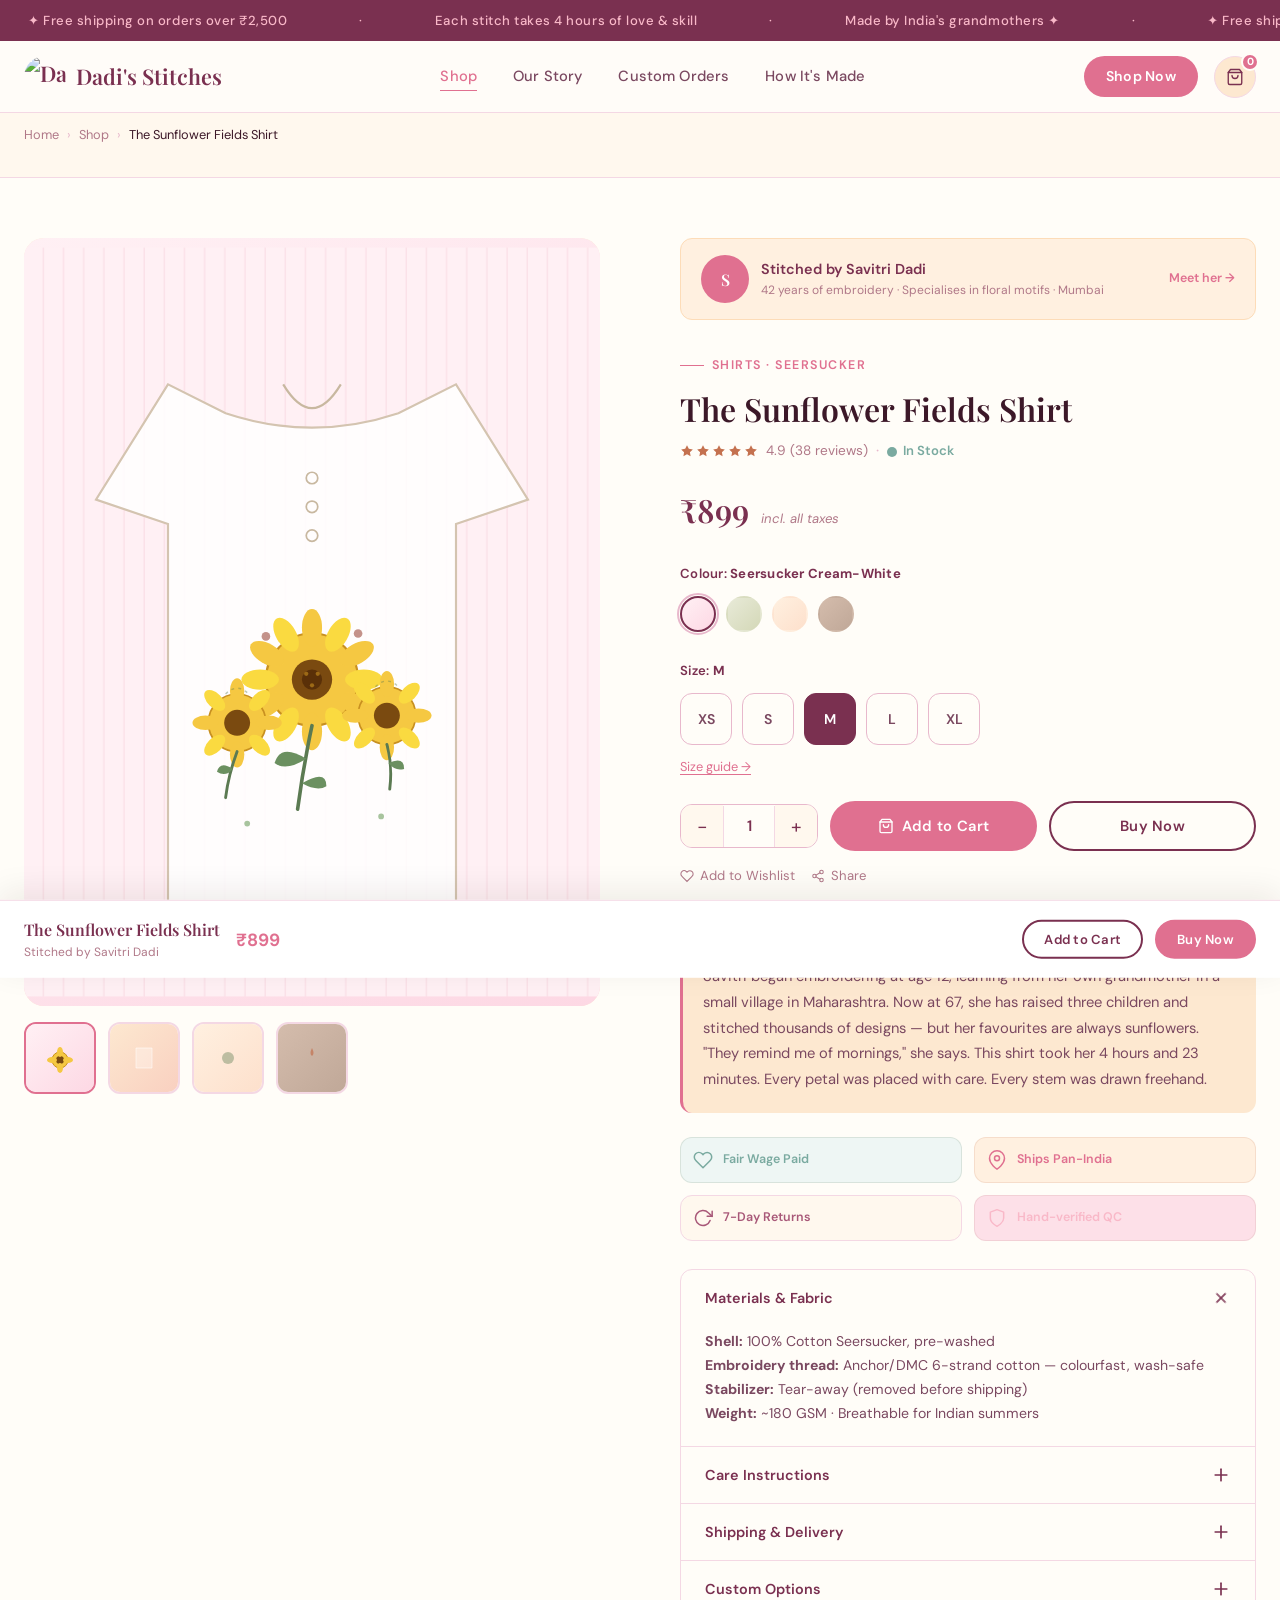
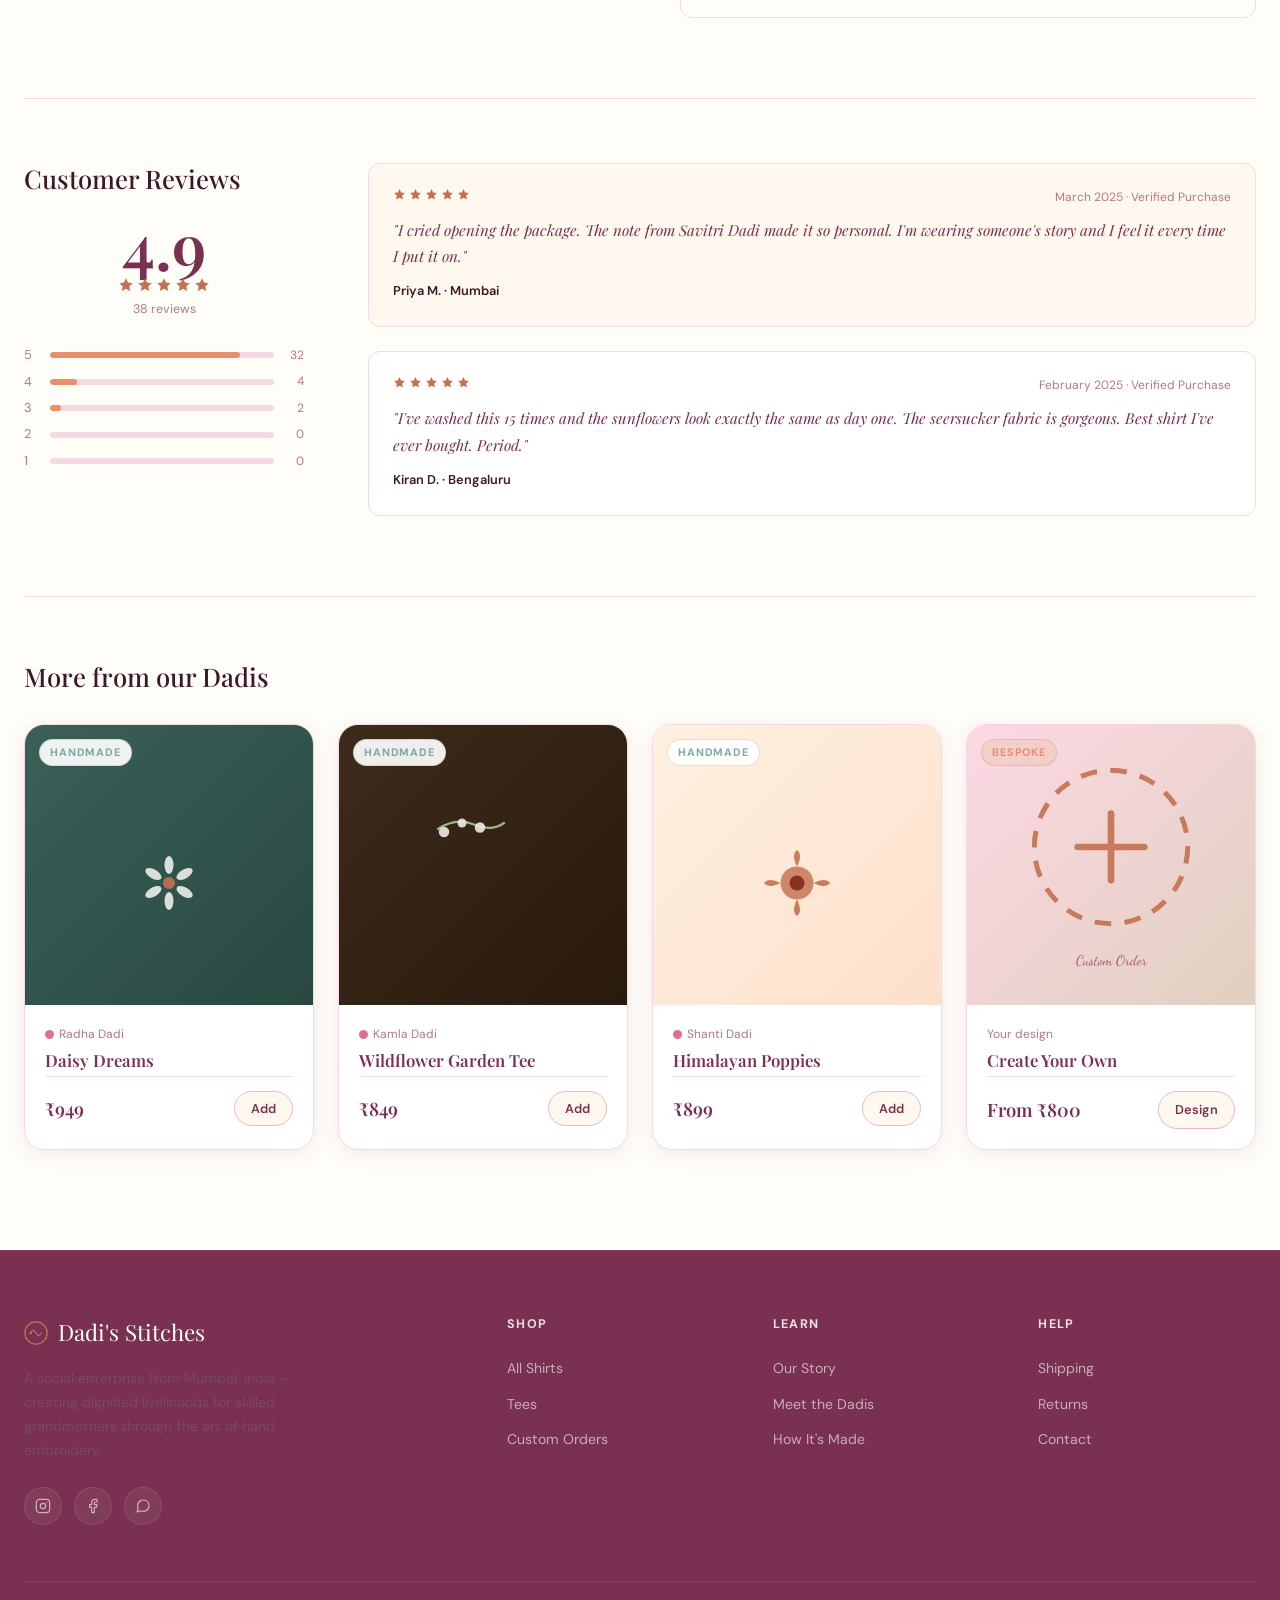
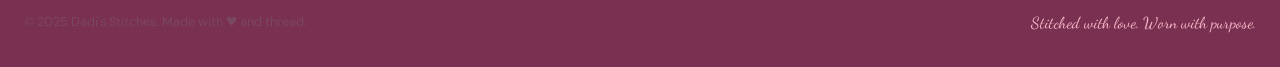
==== commit c2a3c8dd: "Refactor shop page styles and announcement bar functionality - Updated background styles for various" ====
--- a/website/product.html
+++ b/website/product.html
@@ -7,10 +7,10 @@
   <meta name="description" content="Hand-embroidered Sunflower Fields Shirt. Stitched by Savitri Dadi over 4 hours of patient craft. Seersucker fabric. ₹899." />
   <link rel="stylesheet" href="styles.css" />
   <style>
-    .bg-seersucker { background: repeating-linear-gradient(0deg, rgba(255,255,255,0) 0px, rgba(255,255,255,0) 8px, rgba(180,200,220,.3) 8px, rgba(180,200,220,.3) 10px), linear-gradient(135deg, #C8DCF0 0%, #A8C4E4 100%); }
-    .bg-alt1 { background: linear-gradient(135deg, #B0C8E4 0%, #90ACCC 100%); }
-    .bg-alt2 { background: linear-gradient(135deg, #C8D8E4 0%, #A8C0D0 100%); }
-    .bg-alt3 { background: linear-gradient(135deg, #D4BCAC 0%, #C0A898 100%); }
+    .bg-seersucker { background: repeating-linear-gradient(90deg, rgba(224,112,144,.08) 0px, rgba(224,112,144,.08) 1px, transparent 1px, transparent 14px), linear-gradient(160deg, #FFF0F4 0%, #FDD8E4 100%); }
+    .bg-alt1 { background: linear-gradient(135deg, #FDE8D0 0%, #F9D0C0 100%); }
+    .bg-alt2 { background: linear-gradient(135deg, #FFF0E0 0%, #FDE0CC 100%); }
+    .bg-alt3 { background: linear-gradient(135deg, #F9C8D8 0%, #F0A8C0 100%); }
 
     .qty-selector {
       display: flex;
@@ -117,20 +117,26 @@
 </head>
 <body>
 
+<!-- SCROLL PROGRESS BAR -->
+<div class="scroll-progress" id="scrollProgress"></div>
+
 <!-- ANNOUNCEMENT BAR -->
 <div class="announcement-bar">
-  <span>✦ Free shipping on orders over ₹2,500</span>
-  <span>·</span>
-  <span>Each stitch takes 4 hours of love &amp; skill</span>
-  <span>·</span>
-  <span>Made by India's grandmothers ✦</span>
+  <div class="announcement-bar-inner">
+    <span>✦ Free shipping on orders over ₹2,500</span><span>·</span>
+    <span>Each stitch takes 4 hours of love &amp; skill</span><span>·</span>
+    <span>Made by India's grandmothers ✦</span><span>·</span>
+    <span>✦ Free shipping on orders over ₹2,500</span><span>·</span>
+    <span>Each stitch takes 4 hours of love &amp; skill</span><span>·</span>
+    <span>Made by India's grandmothers ✦</span><span>·</span>
+  </div>
 </div>
 
 <!-- NAV -->
 <nav class="nav">
   <div class="nav-inner">
     <a href="index.html" class="nav-logo">
-      <svg width="28" height="28" viewBox="0 0 28 28" fill="none"><circle cx="14" cy="14" r="13" stroke="#C4714F" stroke-width="1.5" fill="none"/><path d="M8 14 Q11 8, 14 14 Q17 20, 20 14" stroke="#C4714F" stroke-width="1.5" fill="none" stroke-linecap="round"/><circle cx="8" cy="14" r="1.5" fill="#C4714F"/><path d="M8 10 L8 6 L10 6" stroke="#6B4226" stroke-width="1.2" fill="none" stroke-linecap="round" stroke-linejoin="round"/></svg>
+      <img src="logo.jpeg" alt="Dadi's Stitches" class="nav-logo-img" />
       Dadi's Stitches
     </a>
     <div class="nav-links">
@@ -155,7 +161,10 @@
 <!-- MOBILE MENU -->
 <div class="mobile-menu" id="mobileMenu">
   <div class="mobile-menu-head">
-    <span class="nav-logo" style="font-size:1.2rem;">Dadi's Stitches</span>
+    <a href="index.html" class="nav-logo" style="font-size:1.2rem;">
+      <img src="logo.jpeg" alt="Dadi's Stitches" class="nav-logo-img" />
+      Dadi's Stitches
+    </a>
     <button class="mobile-close" onclick="closeMenu()">
       <svg width="24" height="24" viewBox="0 0 24 24" fill="none" stroke="currentColor" stroke-width="2" stroke-linecap="round"><line x1="18" y1="6" x2="6" y2="18"/><line x1="6" y1="6" x2="18" y2="18"/></svg>
     </button>
@@ -189,13 +198,13 @@
       <div class="product-images">
         <div class="product-main-image reveal-left" id="mainImage">
           <!-- Main product art -->
-          <svg width="100%" height="100%" viewBox="0 0 400 520" fill="none" xmlns="http://www.w3.org/2000/svg" style="background:linear-gradient(145deg,#D4E4F4 0%,#B8CCE4 100%);">
-            <!-- Seersucker stripes -->
+          <svg width="100%" height="100%" viewBox="0 0 400 520" fill="none" xmlns="http://www.w3.org/2000/svg" style="background:linear-gradient(145deg,#FFF0F4 0%,#FDD8E4 100%);">
+            <!-- Seersucker stripes — blush pinstripes -->
             <rect width="400" height="520" fill="url(#stripes)"/>
             <defs>
-              <pattern id="stripes" x="0" y="0" width="12" height="1" patternUnits="userSpaceOnUse">
-                <rect width="12" height="520" fill="#C8DCF0"/>
-                <rect x="8" width="4" height="520" fill="rgba(180,200,220,.4)"/>
+              <pattern id="stripes" x="0" y="0" width="14" height="1" patternUnits="userSpaceOnUse">
+                <rect width="14" height="520" fill="#FFF0F4"/>
+                <rect x="13" width="1" height="520" fill="rgba(224,112,144,.12)"/>
               </pattern>
             </defs>
             <!-- Shirt shape -->
@@ -273,17 +282,17 @@
         <!-- Thumbnails -->
         <div class="product-thumbs">
           <div class="product-thumb active" onclick="switchThumb(0)">
-            <div style="width:100%;height:100%;background:linear-gradient(135deg,#C8DCF0,#A8C4E4);display:flex;align-items:center;justify-content:center;">
+            <div style="width:100%;height:100%;background:linear-gradient(135deg,#FFF0F4,#FDD8E4);display:flex;align-items:center;justify-content:center;">
               <svg width="32" height="36" viewBox="0 0 32 36" fill="none"><circle cx="16" cy="20" r="8" fill="#F5C842" stroke="#C89020" stroke-width="1"/><circle cx="16" cy="20" r="4" fill="#7A4A10"/><ellipse cx="16" cy="12" rx="3" ry="5" fill="#F5C842" transform="rotate(0 16 20)"/><ellipse cx="16" cy="12" rx="3" ry="5" fill="#F5C842" transform="rotate(90 16 20)"/><ellipse cx="16" cy="12" rx="3" ry="5" fill="#F5C842" transform="rotate(180 16 20)"/><ellipse cx="16" cy="12" rx="3" ry="5" fill="#F5C842" transform="rotate(270 16 20)"/></svg>
             </div>
           </div>
           <div class="product-thumb" onclick="switchThumb(1)">
-            <div style="width:100%;height:100%;background:linear-gradient(135deg,#B0C8E4,#90ACCC);display:flex;align-items:center;justify-content:center;">
+            <div style="width:100%;height:100%;background:linear-gradient(135deg,#FDE8D0,#F9D0C0);display:flex;align-items:center;justify-content:center;">
               <svg width="32" height="36" viewBox="0 0 32 36" fill="none"><path d="M8 8 L8 28 L24 28 L24 8 Z" fill="rgba(255,255,255,0.3)" stroke="rgba(255,255,255,0.5)" stroke-width="1"/></svg>
             </div>
           </div>
           <div class="product-thumb" onclick="switchThumb(2)">
-            <div style="width:100%;height:100%;background:linear-gradient(135deg,#C8D8E4,#A8C0D0);display:flex;align-items:center;justify-content:center;">
+            <div style="width:100%;height:100%;background:linear-gradient(135deg,#FFF0E0,#FDE0CC);display:flex;align-items:center;justify-content:center;">
               <svg width="32" height="36" viewBox="0 0 32 36" fill="none"><circle cx="16" cy="18" r="6" fill="#5B7A52" opacity="0.4"/></svg>
             </div>
           </div>
@@ -313,11 +322,11 @@
         <!-- Rating -->
         <div style="display:flex; align-items:center; gap:8px; margin-bottom:20px;">
           <div style="display:flex; gap:2px;">
-            <svg width="14" height="14" viewBox="0 0 24 24" fill="#C8973A"><polygon points="12 2 15.09 8.26 22 9.27 17 14.14 18.18 21.02 12 17.77 5.82 21.02 7 14.14 2 9.27 8.91 8.26 12 2"/></svg>
-            <svg width="14" height="14" viewBox="0 0 24 24" fill="#C8973A"><polygon points="12 2 15.09 8.26 22 9.27 17 14.14 18.18 21.02 12 17.77 5.82 21.02 7 14.14 2 9.27 8.91 8.26 12 2"/></svg>
-            <svg width="14" height="14" viewBox="0 0 24 24" fill="#C8973A"><polygon points="12 2 15.09 8.26 22 9.27 17 14.14 18.18 21.02 12 17.77 5.82 21.02 7 14.14 2 9.27 8.91 8.26 12 2"/></svg>
-            <svg width="14" height="14" viewBox="0 0 24 24" fill="#C8973A"><polygon points="12 2 15.09 8.26 22 9.27 17 14.14 18.18 21.02 12 17.77 5.82 21.02 7 14.14 2 9.27 8.91 8.26 12 2"/></svg>
-            <svg width="14" height="14" viewBox="0 0 24 24" fill="#C8973A"><polygon points="12 2 15.09 8.26 22 9.27 17 14.14 18.18 21.02 12 17.77 5.82 21.02 7 14.14 2 9.27 8.91 8.26 12 2"/></svg>
+            <svg width="14" height="14" viewBox="0 0 24 24" fill="#C4714F"><polygon points="12 2 15.09 8.26 22 9.27 17 14.14 18.18 21.02 12 17.77 5.82 21.02 7 14.14 2 9.27 8.91 8.26 12 2"/></svg>
+            <svg width="14" height="14" viewBox="0 0 24 24" fill="#C4714F"><polygon points="12 2 15.09 8.26 22 9.27 17 14.14 18.18 21.02 12 17.77 5.82 21.02 7 14.14 2 9.27 8.91 8.26 12 2"/></svg>
+            <svg width="14" height="14" viewBox="0 0 24 24" fill="#C4714F"><polygon points="12 2 15.09 8.26 22 9.27 17 14.14 18.18 21.02 12 17.77 5.82 21.02 7 14.14 2 9.27 8.91 8.26 12 2"/></svg>
+            <svg width="14" height="14" viewBox="0 0 24 24" fill="#C4714F"><polygon points="12 2 15.09 8.26 22 9.27 17 14.14 18.18 21.02 12 17.77 5.82 21.02 7 14.14 2 9.27 8.91 8.26 12 2"/></svg>
+            <svg width="14" height="14" viewBox="0 0 24 24" fill="#C4714F"><polygon points="12 2 15.09 8.26 22 9.27 17 14.14 18.18 21.02 12 17.77 5.82 21.02 7 14.14 2 9.27 8.91 8.26 12 2"/></svg>
           </div>
           <span style="font-size:0.85rem; color:var(--text-light);">4.9 (38 reviews)</span>
           <span style="color:var(--border-dark);">·</span>
@@ -334,11 +343,11 @@
         </div>
 
         <!-- Colour -->
-        <div class="form-label" style="margin-bottom:8px;">Colour: <strong>Seersucker Blue-White</strong></div>
+        <div class="form-label" style="margin-bottom:8px;">Colour: <strong>Seersucker Cream-White</strong></div>
         <div class="color-swatches">
-          <div class="color-swatch active" style="background:linear-gradient(135deg,#C8DCF0,#A8C4E4);" title="Seersucker Blue"></div>
+          <div class="color-swatch active" style="background:linear-gradient(135deg,#FFF0F4,#FDD8E4);" title="Seersucker Cream"></div>
           <div class="color-swatch" style="background:linear-gradient(135deg,#E8EAD8,#D4D8B8);" title="Sage White" onclick="this.closest('.color-swatches').querySelectorAll('.color-swatch').forEach(s=>s.classList.remove('active')); this.classList.add('active');"></div>
-          <div class="color-swatch" style="background:linear-gradient(135deg,#F0E8D0,#DDD0B4);" title="Linen Cream" onclick="this.closest('.color-swatches').querySelectorAll('.color-swatch').forEach(s=>s.classList.remove('active')); this.classList.add('active');"></div>
+          <div class="color-swatch" style="background:linear-gradient(135deg,#FFF0E0,#FDE0CC);" title="Linen Cream" onclick="this.closest('.color-swatches').querySelectorAll('.color-swatch').forEach(s=>s.classList.remove('active')); this.classList.add('active');"></div>
           <div class="color-swatch" style="background:linear-gradient(135deg,#D4BCAC,#C0A898);" title="Warm Tan" onclick="this.closest('.color-swatches').querySelectorAll('.color-swatch').forEach(s=>s.classList.remove('active')); this.classList.add('active');"></div>
         </div>
 
@@ -475,11 +484,11 @@
           <div style="text-align:center; margin-bottom:24px;">
             <div style="font-family:var(--font-serif); font-size:4rem; font-weight:600; color:var(--brown-dark); line-height:1;">4.9</div>
             <div style="display:flex; justify-content:center; gap:3px; margin-bottom:6px;">
-              <svg width="16" height="16" viewBox="0 0 24 24" fill="#C8973A"><polygon points="12 2 15.09 8.26 22 9.27 17 14.14 18.18 21.02 12 17.77 5.82 21.02 7 14.14 2 9.27 8.91 8.26 12 2"/></svg>
-              <svg width="16" height="16" viewBox="0 0 24 24" fill="#C8973A"><polygon points="12 2 15.09 8.26 22 9.27 17 14.14 18.18 21.02 12 17.77 5.82 21.02 7 14.14 2 9.27 8.91 8.26 12 2"/></svg>
-              <svg width="16" height="16" viewBox="0 0 24 24" fill="#C8973A"><polygon points="12 2 15.09 8.26 22 9.27 17 14.14 18.18 21.02 12 17.77 5.82 21.02 7 14.14 2 9.27 8.91 8.26 12 2"/></svg>
-              <svg width="16" height="16" viewBox="0 0 24 24" fill="#C8973A"><polygon points="12 2 15.09 8.26 22 9.27 17 14.14 18.18 21.02 12 17.77 5.82 21.02 7 14.14 2 9.27 8.91 8.26 12 2"/></svg>
-              <svg width="16" height="16" viewBox="0 0 24 24" fill="#C8973A"><polygon points="12 2 15.09 8.26 22 9.27 17 14.14 18.18 21.02 12 17.77 5.82 21.02 7 14.14 2 9.27 8.91 8.26 12 2"/></svg>
+              <svg width="16" height="16" viewBox="0 0 24 24" fill="#C4714F"><polygon points="12 2 15.09 8.26 22 9.27 17 14.14 18.18 21.02 12 17.77 5.82 21.02 7 14.14 2 9.27 8.91 8.26 12 2"/></svg>
+              <svg width="16" height="16" viewBox="0 0 24 24" fill="#C4714F"><polygon points="12 2 15.09 8.26 22 9.27 17 14.14 18.18 21.02 12 17.77 5.82 21.02 7 14.14 2 9.27 8.91 8.26 12 2"/></svg>
+              <svg width="16" height="16" viewBox="0 0 24 24" fill="#C4714F"><polygon points="12 2 15.09 8.26 22 9.27 17 14.14 18.18 21.02 12 17.77 5.82 21.02 7 14.14 2 9.27 8.91 8.26 12 2"/></svg>
+              <svg width="16" height="16" viewBox="0 0 24 24" fill="#C4714F"><polygon points="12 2 15.09 8.26 22 9.27 17 14.14 18.18 21.02 12 17.77 5.82 21.02 7 14.14 2 9.27 8.91 8.26 12 2"/></svg>
+              <svg width="16" height="16" viewBox="0 0 24 24" fill="#C4714F"><polygon points="12 2 15.09 8.26 22 9.27 17 14.14 18.18 21.02 12 17.77 5.82 21.02 7 14.14 2 9.27 8.91 8.26 12 2"/></svg>
             </div>
             <p style="font-size:0.78rem; color:var(--text-light);">38 reviews</p>
           </div>
@@ -494,7 +503,7 @@
         <div style="display:flex; flex-direction:column; gap:24px;">
           <div style="padding:24px; background:var(--cream); border-radius:var(--radius-md); border:1px solid var(--border);">
             <div style="display:flex; justify-content:space-between; margin-bottom:10px;">
-              <div style="display:flex; gap:3px;"><svg width="13" height="13" viewBox="0 0 24 24" fill="#C8973A"><polygon points="12 2 15.09 8.26 22 9.27 17 14.14 18.18 21.02 12 17.77 5.82 21.02 7 14.14 2 9.27 8.91 8.26 12 2"/></svg><svg width="13" height="13" viewBox="0 0 24 24" fill="#C8973A"><polygon points="12 2 15.09 8.26 22 9.27 17 14.14 18.18 21.02 12 17.77 5.82 21.02 7 14.14 2 9.27 8.91 8.26 12 2"/></svg><svg width="13" height="13" viewBox="0 0 24 24" fill="#C8973A"><polygon points="12 2 15.09 8.26 22 9.27 17 14.14 18.18 21.02 12 17.77 5.82 21.02 7 14.14 2 9.27 8.91 8.26 12 2"/></svg><svg width="13" height="13" viewBox="0 0 24 24" fill="#C8973A"><polygon points="12 2 15.09 8.26 22 9.27 17 14.14 18.18 21.02 12 17.77 5.82 21.02 7 14.14 2 9.27 8.91 8.26 12 2"/></svg><svg width="13" height="13" viewBox="0 0 24 24" fill="#C8973A"><polygon points="12 2 15.09 8.26 22 9.27 17 14.14 18.18 21.02 12 17.77 5.82 21.02 7 14.14 2 9.27 8.91 8.26 12 2"/></svg></div>
+              <div style="display:flex; gap:3px;"><svg width="13" height="13" viewBox="0 0 24 24" fill="#C4714F"><polygon points="12 2 15.09 8.26 22 9.27 17 14.14 18.18 21.02 12 17.77 5.82 21.02 7 14.14 2 9.27 8.91 8.26 12 2"/></svg><svg width="13" height="13" viewBox="0 0 24 24" fill="#C4714F"><polygon points="12 2 15.09 8.26 22 9.27 17 14.14 18.18 21.02 12 17.77 5.82 21.02 7 14.14 2 9.27 8.91 8.26 12 2"/></svg><svg width="13" height="13" viewBox="0 0 24 24" fill="#C4714F"><polygon points="12 2 15.09 8.26 22 9.27 17 14.14 18.18 21.02 12 17.77 5.82 21.02 7 14.14 2 9.27 8.91 8.26 12 2"/></svg><svg width="13" height="13" viewBox="0 0 24 24" fill="#C4714F"><polygon points="12 2 15.09 8.26 22 9.27 17 14.14 18.18 21.02 12 17.77 5.82 21.02 7 14.14 2 9.27 8.91 8.26 12 2"/></svg><svg width="13" height="13" viewBox="0 0 24 24" fill="#C4714F"><polygon points="12 2 15.09 8.26 22 9.27 17 14.14 18.18 21.02 12 17.77 5.82 21.02 7 14.14 2 9.27 8.91 8.26 12 2"/></svg></div>
               <span style="font-size:0.75rem; color:var(--text-light);">March 2025 · Verified Purchase</span>
             </div>
             <p style="font-style:italic; font-family:var(--font-serif); font-size:0.95rem; color:var(--brown-dark); margin-bottom:10px;">"I cried opening the package. The note from Savitri Dadi made it so personal. I'm wearing someone's story and I feel it every time I put it on."</p>
@@ -502,7 +511,7 @@
           </div>
           <div style="padding:24px; background:white; border-radius:var(--radius-md); border:1px solid var(--border);">
             <div style="display:flex; justify-content:space-between; margin-bottom:10px;">
-              <div style="display:flex; gap:3px;"><svg width="13" height="13" viewBox="0 0 24 24" fill="#C8973A"><polygon points="12 2 15.09 8.26 22 9.27 17 14.14 18.18 21.02 12 17.77 5.82 21.02 7 14.14 2 9.27 8.91 8.26 12 2"/></svg><svg width="13" height="13" viewBox="0 0 24 24" fill="#C8973A"><polygon points="12 2 15.09 8.26 22 9.27 17 14.14 18.18 21.02 12 17.77 5.82 21.02 7 14.14 2 9.27 8.91 8.26 12 2"/></svg><svg width="13" height="13" viewBox="0 0 24 24" fill="#C8973A"><polygon points="12 2 15.09 8.26 22 9.27 17 14.14 18.18 21.02 12 17.77 5.82 21.02 7 14.14 2 9.27 8.91 8.26 12 2"/></svg><svg width="13" height="13" viewBox="0 0 24 24" fill="#C8973A"><polygon points="12 2 15.09 8.26 22 9.27 17 14.14 18.18 21.02 12 17.77 5.82 21.02 7 14.14 2 9.27 8.91 8.26 12 2"/></svg><svg width="13" height="13" viewBox="0 0 24 24" fill="#C8973A"><polygon points="12 2 15.09 8.26 22 9.27 17 14.14 18.18 21.02 12 17.77 5.82 21.02 7 14.14 2 9.27 8.91 8.26 12 2"/></svg></div>
+              <div style="display:flex; gap:3px;"><svg width="13" height="13" viewBox="0 0 24 24" fill="#C4714F"><polygon points="12 2 15.09 8.26 22 9.27 17 14.14 18.18 21.02 12 17.77 5.82 21.02 7 14.14 2 9.27 8.91 8.26 12 2"/></svg><svg width="13" height="13" viewBox="0 0 24 24" fill="#C4714F"><polygon points="12 2 15.09 8.26 22 9.27 17 14.14 18.18 21.02 12 17.77 5.82 21.02 7 14.14 2 9.27 8.91 8.26 12 2"/></svg><svg width="13" height="13" viewBox="0 0 24 24" fill="#C4714F"><polygon points="12 2 15.09 8.26 22 9.27 17 14.14 18.18 21.02 12 17.77 5.82 21.02 7 14.14 2 9.27 8.91 8.26 12 2"/></svg><svg width="13" height="13" viewBox="0 0 24 24" fill="#C4714F"><polygon points="12 2 15.09 8.26 22 9.27 17 14.14 18.18 21.02 12 17.77 5.82 21.02 7 14.14 2 9.27 8.91 8.26 12 2"/></svg><svg width="13" height="13" viewBox="0 0 24 24" fill="#C4714F"><polygon points="12 2 15.09 8.26 22 9.27 17 14.14 18.18 21.02 12 17.77 5.82 21.02 7 14.14 2 9.27 8.91 8.26 12 2"/></svg></div>
               <span style="font-size:0.75rem; color:var(--text-light);">February 2025 · Verified Purchase</span>
             </div>
             <p style="font-style:italic; font-family:var(--font-serif); font-size:0.95rem; color:var(--brown-dark); margin-bottom:10px;">"I've washed this 15 times and the sunflowers look exactly the same as day one. The seersucker fabric is gorgeous. Best shirt I've ever bought. Period."</p>
@@ -516,10 +525,10 @@
     <div style="margin-top:80px; padding-top:64px; border-top:1px solid var(--border);" class="reveal">
       <h3 style="margin-bottom:32px;">More from our Dadis</h3>
       <div class="related-grid">
-        <div class="product-card"><a href="product.html"><div class="product-card-image"><div class="product-shirt-art" style="background:linear-gradient(135deg,#4A6A44,#3A5A34);"><svg width="100" height="120" viewBox="0 0 100 120" fill="none"><circle cx="50" cy="72" r="4" fill="#EDD9A3"/><ellipse cx="50" cy="60" rx="3" ry="6" fill="white" opacity="0.9" transform="rotate(0 50 72)"/><ellipse cx="50" cy="60" rx="3" ry="6" fill="white" opacity="0.9" transform="rotate(60 50 72)"/><ellipse cx="50" cy="60" rx="3" ry="6" fill="white" opacity="0.9" transform="rotate(120 50 72)"/><ellipse cx="50" cy="60" rx="3" ry="6" fill="white" opacity="0.9" transform="rotate(180 50 72)"/><ellipse cx="50" cy="60" rx="3" ry="6" fill="white" opacity="0.9" transform="rotate(240 50 72)"/><ellipse cx="50" cy="60" rx="3" ry="6" fill="white" opacity="0.9" transform="rotate(300 50 72)"/></svg></div><span class="badge-handmade">Handmade</span></div><div class="product-card-body"><div class="product-dadi-credit"><svg width="9" height="9" viewBox="0 0 9 9" fill="currentColor"><circle cx="4.5" cy="4.5" r="4.5"/></svg> Radha Dadi</div><div class="product-name">Daisy Dreams</div><div class="product-card-footer"><div class="product-price">₹949</div><button class="btn-add-cart">Add</button></div></div></a></div>
-        <div class="product-card"><a href="product.html"><div class="product-card-image"><div class="product-shirt-art" style="background:linear-gradient(135deg,#2A3C5A,#1A2C4A);"><svg width="100" height="120" viewBox="0 0 100 120" fill="none"><path d="M20 36 Q32 28 44 33 Q56 38 64 32" stroke="#A8C49E" stroke-width="1.5" fill="none" stroke-linecap="round"/><circle cx="24" cy="38" r="3.5" fill="white" opacity="0.9"/><circle cx="36" cy="32" r="3" fill="white" opacity="0.9"/><circle cx="48" cy="35" r="3.5" fill="white" opacity="0.9"/></svg></div><span class="badge-handmade">Handmade</span></div><div class="product-card-body"><div class="product-dadi-credit"><svg width="9" height="9" viewBox="0 0 9 9" fill="currentColor"><circle cx="4.5" cy="4.5" r="4.5"/></svg> Kamla Dadi</div><div class="product-name">Wildflower Garden Tee</div><div class="product-card-footer"><div class="product-price">₹849</div><button class="btn-add-cart">Add</button></div></div></a></div>
-        <div class="product-card"><a href="product.html"><div class="product-card-image"><div class="product-shirt-art" style="background:linear-gradient(135deg,#F0E8D0,#DDD0B4);"><svg width="100" height="120" viewBox="0 0 100 120" fill="none"><circle cx="50" cy="72" r="11" fill="#C4714F" opacity="0.9"/><circle cx="50" cy="72" r="5" fill="#7A2010"/><path d="M50 61 Q46 53 50 50 Q54 53 50 61Z" fill="#C4714F"/><path d="M50 83 Q46 91 50 94 Q54 91 50 83Z" fill="#C4714F"/><path d="M39 72 Q31 68 28 72 Q31 76 39 72Z" fill="#C4714F"/><path d="M61 72 Q69 68 72 72 Q69 76 61 72Z" fill="#C4714F"/></svg></div><span class="badge-handmade">Handmade</span></div><div class="product-card-body"><div class="product-dadi-credit"><svg width="9" height="9" viewBox="0 0 9 9" fill="currentColor"><circle cx="4.5" cy="4.5" r="4.5"/></svg> Shanti Dadi</div><div class="product-name">Himalayan Poppies</div><div class="product-card-footer"><div class="product-price">₹899</div><button class="btn-add-cart">Add</button></div></div></a></div>
-        <div class="product-card"><a href="custom-order.html"><div class="product-card-image"><div class="product-shirt-art bg-custom" style="background:linear-gradient(135deg,#E8D4B8,#D4BC98); flex-direction:column; gap:12px;"><svg width="48" height="48" viewBox="0 0 48 48" fill="none"><circle cx="24" cy="24" r="23" stroke="#C4714F" stroke-width="1.5" stroke-dasharray="5 4"/><path d="M24 14 L24 34 M14 24 L34 24" stroke="#C4714F" stroke-width="2" stroke-linecap="round"/></svg><span style="font-family:var(--font-script); font-size:0.9rem; color:var(--brown-mid); text-align:center;">Custom Order</span></div><span class="badge-handmade badge-custom">Bespoke</span></div><div class="product-card-body"><div class="product-dadi-credit">Your design</div><div class="product-name">Create Your Own</div><div class="product-card-footer"><div class="product-price">From ₹800</div><a href="custom-order.html" class="btn-add-cart">Design</a></div></div></a></div>
+        <div class="product-card"><a href="product.html"><div class="product-card-image"><div class="product-shirt-art" style="background:linear-gradient(135deg,#3A6058,#284840);"><svg width="100" height="120" viewBox="0 0 100 120" fill="none"><circle cx="50" cy="72" r="4" fill="#C4714F"/><ellipse cx="50" cy="60" rx="3" ry="6" fill="white" opacity="0.9" transform="rotate(0 50 72)"/><ellipse cx="50" cy="60" rx="3" ry="6" fill="white" opacity="0.9" transform="rotate(60 50 72)"/><ellipse cx="50" cy="60" rx="3" ry="6" fill="white" opacity="0.9" transform="rotate(120 50 72)"/><ellipse cx="50" cy="60" rx="3" ry="6" fill="white" opacity="0.9" transform="rotate(180 50 72)"/><ellipse cx="50" cy="60" rx="3" ry="6" fill="white" opacity="0.9" transform="rotate(240 50 72)"/><ellipse cx="50" cy="60" rx="3" ry="6" fill="white" opacity="0.9" transform="rotate(300 50 72)"/></svg></div><span class="badge-handmade">Handmade</span></div><div class="product-card-body"><div class="product-dadi-credit"><svg width="9" height="9" viewBox="0 0 9 9" fill="currentColor"><circle cx="4.5" cy="4.5" r="4.5"/></svg> Radha Dadi</div><div class="product-name">Daisy Dreams</div><div class="product-card-footer"><div class="product-price">₹949</div><button class="btn-add-cart">Add</button></div></div></a></div>
+        <div class="product-card"><a href="product.html"><div class="product-card-image"><div class="product-shirt-art" style="background:linear-gradient(135deg,#3D2B1A,#291A0E);"><svg width="100" height="120" viewBox="0 0 100 120" fill="none"><path d="M20 36 Q32 28 44 33 Q56 38 64 32" stroke="#A8C49E" stroke-width="1.5" fill="none" stroke-linecap="round"/><circle cx="24" cy="38" r="3.5" fill="white" opacity="0.9"/><circle cx="36" cy="32" r="3" fill="white" opacity="0.9"/><circle cx="48" cy="35" r="3.5" fill="white" opacity="0.9"/></svg></div><span class="badge-handmade">Handmade</span></div><div class="product-card-body"><div class="product-dadi-credit"><svg width="9" height="9" viewBox="0 0 9 9" fill="currentColor"><circle cx="4.5" cy="4.5" r="4.5"/></svg> Kamla Dadi</div><div class="product-name">Wildflower Garden Tee</div><div class="product-card-footer"><div class="product-price">₹849</div><button class="btn-add-cart">Add</button></div></div></a></div>
+        <div class="product-card"><a href="product.html"><div class="product-card-image"><div class="product-shirt-art" style="background:linear-gradient(135deg,#FFF0E0,#FDE0CC);"><svg width="100" height="120" viewBox="0 0 100 120" fill="none"><circle cx="50" cy="72" r="11" fill="#C4714F" opacity="0.9"/><circle cx="50" cy="72" r="5" fill="#7A2010"/><path d="M50 61 Q46 53 50 50 Q54 53 50 61Z" fill="#C4714F"/><path d="M50 83 Q46 91 50 94 Q54 91 50 83Z" fill="#C4714F"/><path d="M39 72 Q31 68 28 72 Q31 76 39 72Z" fill="#C4714F"/><path d="M61 72 Q69 68 72 72 Q69 76 61 72Z" fill="#C4714F"/></svg></div><span class="badge-handmade">Handmade</span></div><div class="product-card-body"><div class="product-dadi-credit"><svg width="9" height="9" viewBox="0 0 9 9" fill="currentColor"><circle cx="4.5" cy="4.5" r="4.5"/></svg> Shanti Dadi</div><div class="product-name">Himalayan Poppies</div><div class="product-card-footer"><div class="product-price">₹899</div><button class="btn-add-cart">Add</button></div></div></a></div>
+        <div class="product-card"><a href="custom-order.html"><div class="product-card-image"><div class="product-shirt-art bg-custom" style="background:linear-gradient(135deg,#FDD8E4,#E0D0C0); flex-direction:column; gap:12px;"><svg width="48" height="48" viewBox="0 0 48 48" fill="none"><circle cx="24" cy="24" r="23" stroke="#C4714F" stroke-width="1.5" stroke-dasharray="5 4"/><path d="M24 14 L24 34 M14 24 L34 24" stroke="#C4714F" stroke-width="2" stroke-linecap="round"/></svg><span style="font-family:var(--font-script); font-size:0.9rem; color:var(--brown-mid); text-align:center;">Custom Order</span></div><span class="badge-handmade badge-custom">Bespoke</span></div><div class="product-card-body"><div class="product-dadi-credit">Your design</div><div class="product-name">Create Your Own</div><div class="product-card-footer"><div class="product-price">From ₹800</div><a href="custom-order.html" class="btn-add-cart">Design</a></div></div></a></div>
       </div>
     </div>
   </div>
--- a/website/styles.css
+++ b/website/styles.css
@@ -6,30 +6,35 @@
 @import url('https://fonts.googleapis.com/css2?family=Playfair+Display:ital,wght@0,400;0,500;0,600;0,700;1,400;1,500&family=DM+Sans:wght@300;400;500;600&family=Dancing+Script:wght@500;600;700&display=swap');
 
 /* ============ TOKENS ============ */
+/*
+   Palette: "Rose Petal & Cream" — user selected
+   #FFF8EE · #FDE8D0 · #F9B8C8 · #7A3050
+   Warm vanilla → soft peach → candy blush → deep rose-plum
+*/
 :root {
-  --cream:        #FAF7F2;
-  --warm-white:   #FDF9F4;
-  --paper:        #F5EFE6;
-  --brown-dark:   #2C1810;
-  --brown-mid:    #6B4226;
-  --brown-light:  #A0714F;
-  --terracotta:   #C4714F;
-  --terracotta-hover: #AE5F3E;
-  --peach:        #F0C4A8;
-  --peach-light:  #FAE8D8;
-  --sage:         #5B7A52;
-  --sage-light:   #A8C49E;
-  --sage-bg:      #EEF3EC;
-  --dusty-rose:   #C4928A;
-  --rose-light:   #F5E2DF;
-  --gold:         #C8973A;
-  --gold-light:   #EDD9A3;
-  --dark-bg:      #1E110A;
-  --border:       #E8DDD0;
-  --border-dark:  #C8B8A8;
-  --text-dark:    #2C1810;
-  --text-mid:     #6B5040;
-  --text-light:   #9A7B65;
+  --cream:        #FFF8EE;
+  --warm-white:   #FFFDF8;
+  --paper:        #FDE8D0;
+  --brown-dark:   #7A3050;
+  --brown-mid:    #A85878;
+  --brown-light:  #CC90A8;
+  --terracotta:   #E07090;
+  --terracotta-hover: #C85878;
+  --peach:        #FDDCB8;
+  --peach-light:  #FFF0E0;
+  --sage:         #7AAAA0;
+  --sage-light:   #B0D0C8;
+  --sage-bg:      #EEF6F4;
+  --dusty-rose:   #F9B8C8;
+  --rose-light:   #FDE0E8;
+  --gold:         #E8906A;
+  --gold-light:   #F9B8C8;
+  --dark-bg:      #5A1E38;
+  --border:       #F4D8E4;
+  --border-dark:  #E8B8CC;
+  --text-dark:    #3C1828;
+  --text-mid:     #7A4860;
+  --text-light:   #B07888;
   --white:        #FFFFFF;
 
   --font-serif:   'Playfair Display', Georgia, serif;
@@ -41,10 +46,10 @@
   --radius-lg:    20px;
   --radius-pill:  999px;
 
-  --shadow-sm:    0 2px 8px rgba(44,24,16,.07);
-  --shadow-md:    0 6px 24px rgba(44,24,16,.10);
-  --shadow-lg:    0 16px 48px rgba(44,24,16,.14);
-  --shadow-card:  0 4px 20px rgba(44,24,16,.08);
+  --shadow-sm:    0 2px 8px rgba(122,48,80,.08);
+  --shadow-md:    0 6px 24px rgba(122,48,80,.12);
+  --shadow-lg:    0 16px 48px rgba(122,48,80,.16);
+  --shadow-card:  0 4px 20px rgba(122,48,80,.09);
 
   --nav-h:        72px;
   --max-w:        1280px;
@@ -94,6 +99,7 @@
 .grid-4 { display: grid; grid-template-columns: repeat(4, 1fr); gap: 24px; }
 
 /* ============ ANNOUNCEMENT BAR ============ */
+/* Legacy scrolling bar — kept for fallback */
 .announcement-bar {
   background: var(--brown-dark);
   color: var(--gold-light);
@@ -106,12 +112,42 @@
 }
 .announcement-bar span { margin: 0 12px; }
 
+/* Fade-cycle announcement bar */
+.announce-cycle {
+  background: var(--brown-dark);
+  padding: 10px 24px;
+  position: relative;
+  overflow: hidden;
+  min-height: 38px;
+}
+.announce-msg {
+  position: absolute;
+  top: 50%; left: 50%;
+  transform: translate(-50%, calc(-50% + 10px));
+  width: 100%;
+  text-align: center;
+  font-size: 0.78rem;
+  letter-spacing: 0.12em;
+  text-transform: uppercase;
+  color: var(--gold-light);
+  font-weight: 500;
+  opacity: 0;
+  transition: opacity 0.55s ease, transform 0.55s ease;
+  white-space: nowrap;
+  pointer-events: none;
+}
+.announce-msg.active {
+  opacity: 1;
+  transform: translate(-50%, -50%);
+  pointer-events: auto;
+}
+
 /* ============ NAV ============ */
 .nav {
   position: sticky;
   top: 0;
   z-index: 100;
-  background: rgba(253,249,244,0.96);
+  background: rgba(255,252,248,0.97);
   backdrop-filter: blur(12px);
   -webkit-backdrop-filter: blur(12px);
   border-bottom: 1px solid var(--border);
@@ -320,16 +356,9 @@
   grid-template-columns: 1fr 1fr;
   overflow: hidden;
   position: relative;
-  background: var(--cream);
-}
-.hero::after {
-  content: '';
-  position: absolute;
-  inset: 0;
-  background-image: url("data:image/svg+xml,%3Csvg viewBox='0 0 512 512' xmlns='http://www.w3.org/2000/svg'%3E%3Cfilter id='n'%3E%3CfeTurbulence type='fractalNoise' baseFrequency='0.75' numOctaves='4' stitchTiles='stitch'/%3E%3C/filter%3E%3Crect width='100%25' height='100%25' filter='url(%23n)' opacity='0.04'/%3E%3C/svg%3E");
-  opacity: 0.4;
-  pointer-events: none;
-}
+  background: linear-gradient(135deg, #FFF8EE 0%, #FDE8D0 55%, #F9D0DC 100%);
+}
+/* grain texture removed — was causing visual noise on mobile */
 .hero-content {
   display: flex;
   flex-direction: column;
@@ -392,7 +421,7 @@
 .hero-visual {
   position: relative;
   overflow: hidden;
-  background: var(--paper);
+  background: linear-gradient(145deg, #FDE8D0 0%, #F9C8D8 100%);
 }
 .hero-image-wrap {
   position: absolute;
@@ -445,7 +474,7 @@
   content: '';
   position: absolute;
   inset: 0;
-  background: radial-gradient(ellipse at center, rgba(200,151,58,.08) 0%, transparent 70%);
+  background: radial-gradient(ellipse at center, rgba(249,184,200,.12) 0%, transparent 70%);
 }
 .emotion-banner-quote {
   font-family: var(--font-serif);
@@ -460,7 +489,7 @@
 }
 .emotion-banner-sub {
   font-size: 0.85rem;
-  color: rgba(237,217,163,.5);
+  color: rgba(253,220,184,.55);
   letter-spacing: 0.08em;
   text-transform: uppercase;
   position: relative;
@@ -1470,6 +1499,200 @@
   padding: 6px;
 }
 
+/* ============ NAV LOGO IMAGE ============ */
+.nav-logo-img {
+  width: 42px;
+  height: 42px;
+  object-fit: contain;
+  border-radius: 50%;
+  transition: transform var(--transition);
+}
+.nav-logo:hover .nav-logo-img { transform: rotate(10deg) scale(1.08); }
+
+/* ============ SPECTACULAR ANIMATIONS ============ */
+
+/* Hero entrance animation */
+@keyframes heroFadeUp {
+  from { opacity: 0; transform: translateY(40px); }
+  to { opacity: 1; transform: translateY(0); }
+}
+@keyframes heroFadeLeft {
+  from { opacity: 0; transform: translateX(-40px); }
+  to { opacity: 1; transform: translateX(0); }
+}
+@keyframes shimmer {
+  0% { background-position: -200% center; }
+  100% { background-position: 200% center; }
+}
+@keyframes pulse-ring {
+  0% { transform: scale(0.95); box-shadow: 0 0 0 0 rgba(196,113,79,0.4); }
+  70% { transform: scale(1); box-shadow: 0 0 0 14px rgba(196,113,79,0); }
+  100% { transform: scale(0.95); box-shadow: 0 0 0 0 rgba(196,113,79,0); }
+}
+@keyframes thread-draw {
+  from { stroke-dashoffset: 1000; }
+  to { stroke-dashoffset: 0; }
+}
+/* needle-bob and petal-spin removed — were causing distracting rotation */
+@keyframes count-up {
+  from { opacity: 0; transform: scale(0.7); }
+  to { opacity: 1; transform: scale(1); }
+}
+/* gradient-shift and sparkle-in removed — replaced with static styling */
+@keyframes slide-in-left {
+  from { opacity:0; transform: translateX(-60px); }
+  to { opacity:1; transform: translateX(0); }
+}
+@keyframes slide-in-right {
+  from { opacity:0; transform: translateX(60px); }
+  to { opacity:1; transform: translateX(0); }
+}
+@keyframes bounce-in {
+  0% { opacity:0; transform: scale(0.3); }
+  50% { transform: scale(1.1); }
+  70% { transform: scale(0.95); }
+  100% { opacity:1; transform: scale(1); }
+}
+
+/* Hero section animations */
+.hero-content .section-label { animation: heroFadeUp 0.6s ease 0.1s both; }
+.hero-title { animation: heroFadeUp 0.7s ease 0.25s both; }
+.hero-subtitle { animation: heroFadeUp 0.7s ease 0.4s both; }
+.hero-actions { animation: heroFadeUp 0.7s ease 0.55s both; }
+.hero-trust { animation: heroFadeUp 0.7s ease 0.7s both; }
+
+/* Hero title italic accent — warm terracotta, no animation */
+.hero-title em {
+  color: var(--terracotta);
+  font-style: italic;
+}
+
+/* Announcement bar scrolling enhancement */
+.announcement-bar {
+  display: flex;
+  overflow: hidden;
+  white-space: nowrap;
+}
+.announcement-bar-inner {
+  display: flex;
+  gap: 48px;
+  animation: marquee 25s linear infinite;
+  white-space: nowrap;
+  flex-shrink: 0;
+}
+@keyframes marquee {
+  0% { transform: translateX(0); }
+  100% { transform: translateX(-50%); }
+}
+
+/* Button hover effects */
+.btn-primary {
+  position: relative;
+  overflow: hidden;
+}
+.btn-primary::after {
+  content: '';
+  position: absolute;
+  top: 50%; left: 50%;
+  width: 0; height: 0;
+  background: rgba(255,255,255,0.2);
+  border-radius: 50%;
+  transform: translate(-50%,-50%);
+  transition: width 0.5s ease, height 0.5s ease;
+}
+.btn-primary:active::after { width: 200px; height: 200px; }
+
+/* Hero visual - static and calm, no distracting animation */
+.hero-visual svg { display: block; }
+
+/* Card hover - magnetic effect */
+.product-card {
+  transition: all 0.4s cubic-bezier(0.34, 1.56, 0.64, 1);
+}
+.product-card:hover {
+  transform: translateY(-8px) scale(1.02);
+  box-shadow: 0 20px 60px rgba(122,48,80,.18);
+}
+
+/* Section entrance animations */
+.reveal {
+  opacity: 0;
+  transform: translateY(40px);
+  transition: opacity 0.8s cubic-bezier(0.4,0,0.2,1), transform 0.8s cubic-bezier(0.4,0,0.2,1);
+}
+.reveal.visible { opacity: 1; transform: none; }
+.reveal-left {
+  opacity: 0;
+  transform: translateX(-50px);
+  transition: opacity 0.8s cubic-bezier(0.4,0,0.2,1), transform 0.8s cubic-bezier(0.4,0,0.2,1);
+}
+.reveal-left.visible { opacity: 1; transform: none; }
+.reveal-right {
+  opacity: 0;
+  transform: translateX(50px);
+  transition: opacity 0.8s cubic-bezier(0.4,0,0.2,1), transform 0.8s cubic-bezier(0.4,0,0.2,1);
+}
+.reveal-right.visible { opacity: 1; transform: none; }
+.reveal-delay-1 { transition-delay: 0.1s; }
+.reveal-delay-2 { transition-delay: 0.22s; }
+.reveal-delay-3 { transition-delay: 0.34s; }
+.reveal-delay-4 { transition-delay: 0.46s; }
+
+/* Pulse glow on CTA buttons */
+.btn-primary { animation: none; }
+.nav-cta { position: relative; }
+
+/* Impact numbers - count-up animation */
+.impact-item strong {
+  display: block;
+  font-family: var(--font-serif);
+  font-size: clamp(2rem, 4vw, 3rem);
+  color: var(--gold-light);
+  line-height: 1;
+  margin-bottom: 8px;
+  animation: count-up 0.7s cubic-bezier(0.34,1.56,0.64,1) both;
+}
+
+/* Floating particles — disabled */
+.floating-particle { display: none; }
+
+/* Scroll progress bar */
+.scroll-progress {
+  position: fixed;
+  top: 0; left: 0;
+  height: 3px;
+  background: linear-gradient(90deg, var(--terracotta), var(--dusty-rose));
+  z-index: 9999;
+  transition: width 0.1s linear;
+  width: 0%;
+}
+
+/* Nav scroll effect */
+.nav.scrolled {
+  box-shadow: 0 4px 24px rgba(122,48,80,.12);
+  background: rgba(255,252,248,0.99);
+}
+
+/* Testimonial card stagger */
+.testimonial-card { transition: all 0.4s cubic-bezier(0.4,0,0.2,1); }
+
+/* Process icon hover — simple scale, no pulse ring */
+.process-step:hover .process-icon {
+  transform: scale(1.08);
+  transition: transform 0.25s ease;
+}
+
+/* Custom section sparkle dots — disabled */
+.custom-section .sparkle-dot { display: none; }
+
+/* Story image parallax wrapper */
+.story-image-wrap {
+  overflow: hidden;
+}
+.story-image-wrap > div {
+  transition: transform 0.1s linear;
+}
+
 /* ============ RESPONSIVE ============ */
 @media (max-width: 1024px) {
   .grid-4 { grid-template-columns: repeat(2,1fr); }
@@ -1482,32 +1705,65 @@
   .product-detail-grid { grid-template-columns: 1fr; gap: 48px; }
   .product-images { position: static; }
   .pricing-grid { grid-template-columns: 1fr; }
+  .story-grid { grid-template-columns: 1fr !important; gap: 40px !important; }
 }
 @media (max-width: 768px) {
-  .section { padding: 72px 0; }
-  .grid-2 { grid-template-columns: 1fr; gap: 40px; }
-  .grid-3 { grid-template-columns: 1fr 1fr; gap: 20px; }
+  .section { padding: 56px 0; }
+  .section-sm { padding: 40px 0; }
+  .container { padding: 0 16px; }
+  .grid-2 { grid-template-columns: 1fr; gap: 32px; }
+  .grid-3 { grid-template-columns: 1fr 1fr; gap: 16px; }
+  .grid-4 { grid-template-columns: 1fr 1fr; gap: 16px; }
   .testimonials-grid { grid-template-columns: 1fr; }
   .testimonial-card:nth-child(2) { margin-top: 0; }
-  .products-header { flex-direction: column; align-items: flex-start; }
-  .custom-inner { grid-template-columns: 1fr; gap: 48px; }
+  .products-header { flex-direction: column; align-items: flex-start; gap: 16px; }
+  .custom-inner { grid-template-columns: 1fr; gap: 40px; }
   .custom-visual { display: none; }
-  .impact-grid { grid-template-columns: repeat(2,1fr); }
-  .hero-content { padding: 60px 24px; }
-  .hero-actions { flex-direction: column; align-items: flex-start; }
+  .impact-grid { grid-template-columns: repeat(2,1fr); gap: 20px; }
+  .hero { background: linear-gradient(160deg, #FFF8EE 0%, #FDE8D0 100%); }
+  .hero-content { padding: 48px 20px 56px; }
+  .hero-actions { flex-direction: column; align-items: flex-start; gap: 12px; }
+  .hero-actions .btn { width: 100%; justify-content: center; }
+  .hero-title { font-size: clamp(2rem, 8vw, 3rem); }
+  .hero-trust { gap: 12px; flex-wrap: wrap; }
+  .hero-trust-item strong { font-size: 1.1rem; }
   .newsletter-form { flex-direction: column; }
+  .newsletter-form input { border-radius: var(--radius-md); }
+  .newsletter-form button { border-radius: var(--radius-md); width: 100%; }
   .nav-links, .nav-cta { display: none; }
   .nav-hamburger { display: flex; }
+  .nav-logo-img { width: 34px; height: 34px; }
+  .nav-logo { font-size: 1rem; gap: 8px; }
   .form-grid { grid-template-columns: 1fr; }
   .product-actions { flex-direction: column; }
-  .footer-grid { grid-template-columns: 1fr; }
+  .footer-grid { grid-template-columns: 1fr; gap: 28px; }
+  .footer-bottom { flex-direction: column; gap: 8px; text-align: center; }
+  .process-grid { grid-template-columns: 1fr; gap: 32px; }
+  .story-grid { grid-template-columns: 1fr !important; }
+  .impact-item { padding: 20px; }
+  .emotion-banner { padding: 40px 20px; }
+  .filter-bar { gap: 6px; overflow-x: auto; flex-wrap: nowrap; padding-bottom: 8px; -webkit-overflow-scrolling: touch; }
+  .filter-btn { white-space: nowrap; flex-shrink: 0; }
+  h2 { font-size: clamp(1.5rem, 6vw, 2.2rem); }
+  h1 { font-size: clamp(2rem, 8vw, 3rem); }
+  .announcement-bar-inner { gap: 24px; }
 }
 @media (max-width: 480px) {
   .grid-3 { grid-template-columns: 1fr; }
-  .hero-trust { gap: 16px; }
+  .grid-4 { grid-template-columns: 1fr 1fr; }
+  .hero-trust { gap: 10px; }
+  .hero-trust-divider { display: none; }
   .filter-bar { gap: 6px; }
   .filter-btn { padding: 7px 14px; font-size: 0.78rem; }
   .size-grid { gap: 8px; }
+  .nav-logo { font-size: 0.95rem; }
+  .nav-logo-img { width: 30px; height: 30px; }
+  .product-card { border-radius: var(--radius-md); }
+  .btn-lg { padding: 14px 24px; font-size: 0.95rem; }
+  .footer-social { gap: 12px; }
+  .impact-grid { grid-template-columns: 1fr 1fr; }
+  .pricing-card { padding: 28px 20px; }
+  .section-label { font-size: 0.68rem; }
 }
 
 /* ============ UTILITIES ============ */
